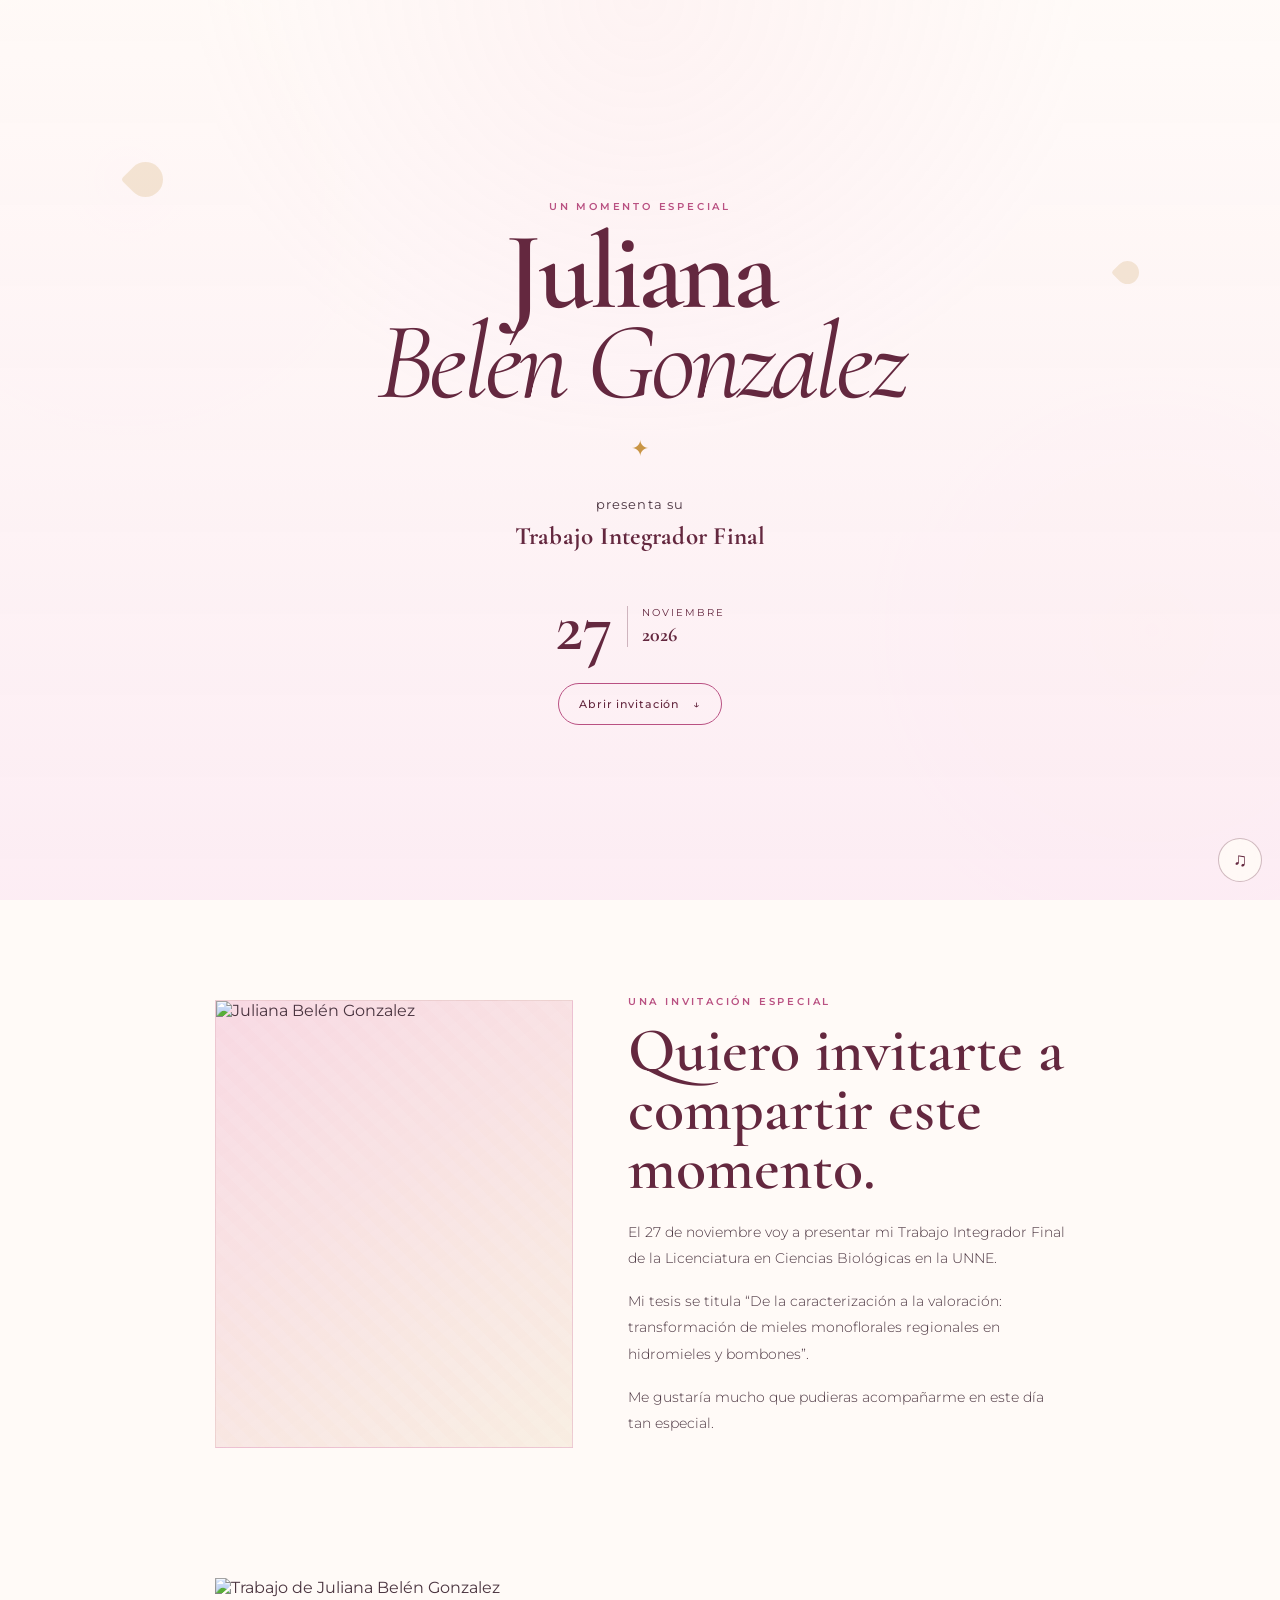
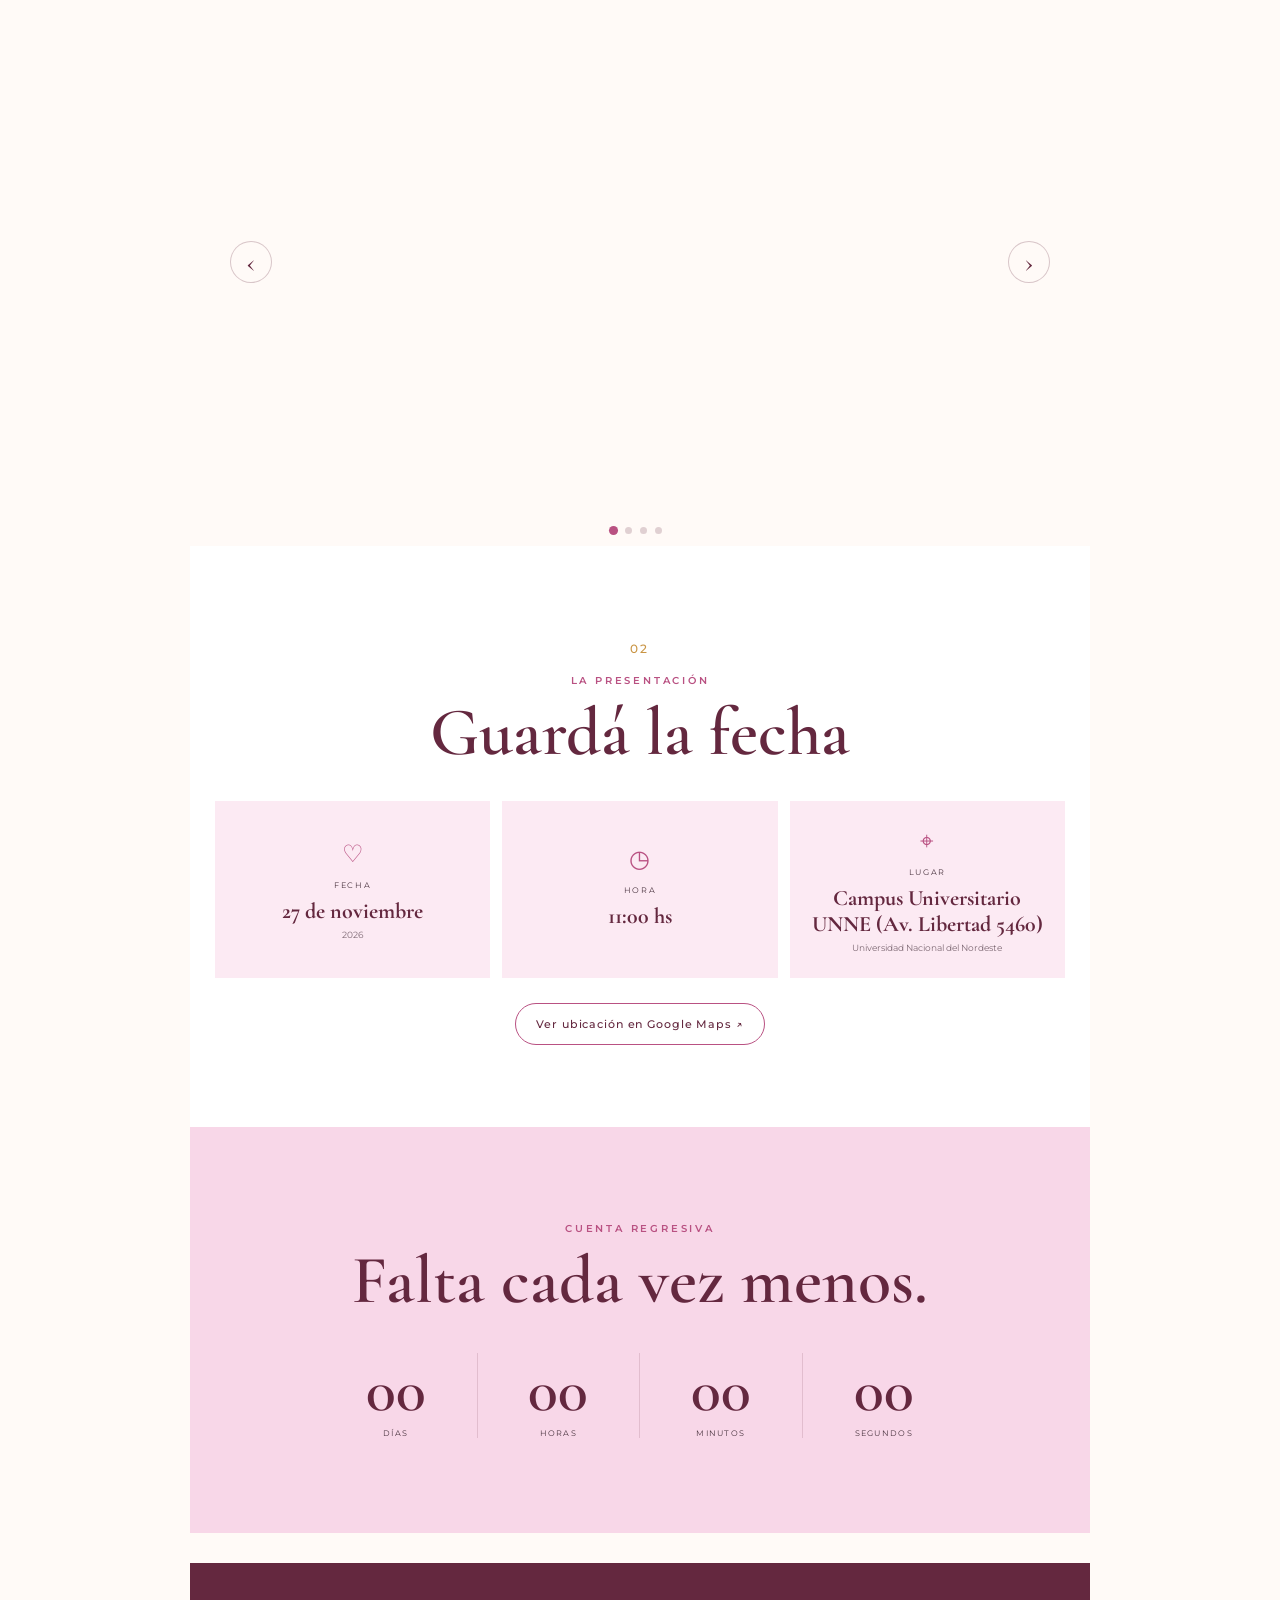
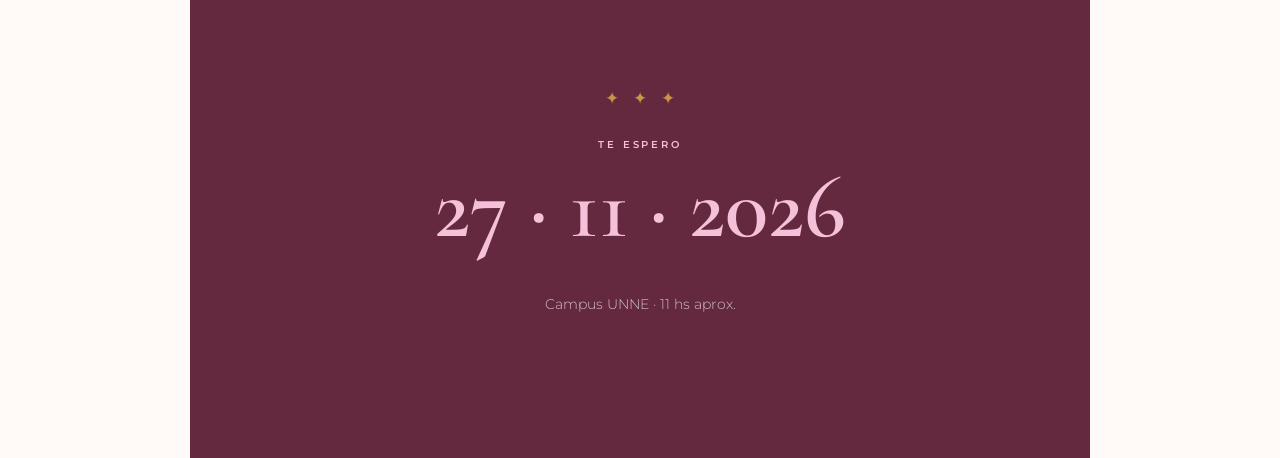
==== index.html @ ff4da1b9 "Add files via upload" ====
<!DOCTYPE html>
<html lang="es">
<head>
  <meta charset="UTF-8">
  <meta name="viewport" content="width=device-width, initial-scale=1.0">
  <meta name="theme-color" content="#f8d7e8">
  <meta name="description" content="Invitación a la presentación del Trabajo Integrador Final de Juliana Belén Gonzalez.">

  <!-- ==================== TITULO Y FAVICON ==================== -->
  <title>Juliana Belén Gonzalez — Presentación de Tesis</title>
  <link rel="icon" type="image/png" href="assets/favicon.png">

  <!-- ==================== FUENTES ==================== -->
  <link rel="preconnect" href="https://fonts.googleapis.com">
  <link rel="preconnect" href="https://fonts.gstatic.com" crossorigin>
  <link href="https://fonts.googleapis.com/css2?family=Cormorant+Garamond:wght@400;500;600;700&family=Montserrat:wght@300;400;500;600&display=swap" rel="stylesheet">

  <!-- ==================== CSS ==================== -->
  <link rel="stylesheet" href="style.css">
</head>

<body>

  <div class="petals" aria-hidden="true"></div>

  <main>

    <!-- ================================================== -->
    <!-- PORTADA / INICIO -->
    <!-- ================================================== -->

    <section class="hero" id="inicio">
      <div class="honey-drop drop-1"></div>
      <div class="honey-drop drop-2"></div>

      <p class="eyebrow">UN MOMENTO ESPECIAL</p>
      <h1>Juliana<br><span>Belén Gonzalez</span></h1>
      <div class="ornament">✦</div>
      <p class="intro">presenta su<br><strong>Trabajo Integrador Final</strong></p>

      <div class="date-card">
        <span>27</span>
        <div>
          <small>NOVIEMBRE</small>
          <b>2026</b>
        </div>
      </div>

      <button class="enter-btn" id="enterBtn">Abrir invitación <span>↓</span></button>
    </section>



    <!-- ================================================== -->
    <!-- FOTO + MENSAJE PERSONAL -->
    <!-- ================================================== -->

    <section class="personal section">

      <!-- FOTO -->
      <div class="photo-placeholder">
        <img src="assets/pruebaJuli.jpg" alt="Juliana Belén Gonzalez">
      </div>

      <!-- MENSAJE -->
      <div class="personal-copy">
        <p class="eyebrow">UNA INVITACIÓN ESPECIAL</p>

        <h2>Quiero invitarte a compartir este momento.</h2>

        <p>
          El 27 de noviembre voy a presentar mi Trabajo Integrador Final
          de la Licenciatura en Ciencias Biológicas en la UNNE.
        </p>

        <p>
          Mi tesis se titula “De la caracterización a la valoración:
          transformación de mieles monoflorales regionales en hidromieles y bombones”.
        </p>

        <p>
          Me gustaría mucho que pudieras acompañarme en este día tan especial.
        </p>
      </div>

    </section>



<!-- ==================== CARRUSEL ==================== -->

<div class="carousel">

  <div class="carousel-track">

    <div class="carousel-slide active">
      <img src="./assets/Carru1.png" alt="Trabajo de Juliana Belén Gonzalez">
    </div>

    <div class="carousel-slide">
      <img src="./assets/Carru2.png" alt="Trabajo de Juliana Belén Gonzalez">
    </div>

    <div class="carousel-slide">
      <img src="./assets/Carru3.png" alt="Trabajo de Juliana Belén Gonzalez">
    </div>

    <div class="carousel-slide">
      <img src="./assets/Carru4.png" alt="Trabajo de Juliana Belén Gonzalez">
    </div>

  </div>

  <button class="carousel-btn carousel-prev" id="carouselPrev" aria-label="Imagen anterior">
    ‹
  </button>

  <button class="carousel-btn carousel-next" id="carouselNext" aria-label="Imagen siguiente">
    ›
  </button>

  <div class="carousel-dots">

    <button class="carousel-dot active" aria-label="Ir a imagen 1"></button>

    <button class="carousel-dot" aria-label="Ir a imagen 2"></button>

    <button class="carousel-dot" aria-label="Ir a imagen 3"></button>

    <button class="carousel-dot" aria-label="Ir a imagen 4"></button>


    <br>

  </div>

</div>


    <!-- ================================================== -->
    <!-- INFORMACION DEL EVENTO / GUARDA LA FECHA -->
    <!-- ================================================== -->

    <section class="details section">
      <div class="section-number">02</div>
      <p class="eyebrow">LA PRESENTACIÓN</p>

      <h2>Guardá la fecha</h2>

      <div class="detail-grid">

        <!-- FECHA -->
        <div class="detail">
          <span class="icon">♡</span>
          <small>FECHA</small>
          <strong>27 de noviembre</strong>
          <span>2026</span>
        </div>

        <!-- HORA -->
        <div class="detail">
          <span class="icon">◷</span>
          <small>HORA</small> 
          <strong>11:00 hs</strong>
          <span> </span>
        </div>

        <!-- LUGAR -->
        <div class="detail">
          <span class="icon">⌖</span>
          <small>LUGAR</small>
          <strong>Campus Universitario UNNE (Av. Libertad 5460)</strong>
          <span>Universidad Nacional del Nordeste</span>
        </div>

      </div>

      <!-- GOOGLE MAPS -->
      <a class="map-btn" href="https://maps.app.goo.gl/6DmnyKrBDfcxt3T46" target="_blank" rel="noopener">
        Ver ubicación en Google Maps ↗
      </a>
    </section>



    <!-- ================================================== -->
    <!-- CUENTA REGRESIVA -->
    <!-- ================================================== -->

    <section class="countdown section">
      <p class="eyebrow">CUENTA REGRESIVA</p>
      <h2>Falta cada vez menos.</h2>

      <div class="timer">
        <div>
          <strong id="days">00</strong>
          <span>días</span>
        </div>

        <div>
          <strong id="hours">00</strong>
          <span>horas</span>
        </div>

        <div>
          <strong id="minutes">00</strong>
          <span>minutos</span>
        </div>

        <div>
          <strong id="seconds">00</strong>
          <span>segundos</span>
        </div>
      </div>
  
    </section>




    <!-- ================================================== -->
    <!-- CIERRE / TE ESPERO -->
    <!-- ================================================== -->

    <section class="closing section">
  
      <div class="honeycomb" aria-hidden="true">
        <span>✦</span>
        <span>✦</span>
        <span>✦</span>
      </div>

      <p class="eyebrow">TE ESPERO</p>

      <h2>27 · 11 · 2026</h2>

      <p>Campus UNNE · 11 hs aprox.</p>

    </section>

  </main>



  <!-- ================================================== -->
  <!-- BOTON DE MUSICA -->
  <!-- ================================================== -->

  <button class="music-btn" id="musicBtn" aria-label="Activar música">♫</button>



  <!-- ================================================== -->
  <!-- ARCHIVO DE MUSICA -->
  <!-- ================================================== -->

  <audio id="music" loop>
    <source src="assets/SUPER JUNIOR 슈퍼주니어 'Mr. Simple' MV.mp3" type="audio/mpeg">
  </audio>



  <!-- ================================================== -->
  <!-- JAVASCRIPT -->
  <!-- ================================================== -->

  <script src="script.js"></script>

</body>
</html>
---- style.css ----
* {
  box-sizing: border-box;
}

:root {
  --pink: #e98db5;
  --deep-pink: #b95182;
  --soft-pink: #fceaf3;
  --cream: #fffaf7;
  --wine: #64283f;
  --gold: #c99545;
  --text: #4b3540;
}

html {
  scroll-behavior: smooth;
}

body {
  margin: 0;
  background: var(--cream);
  color: var(--text);
  font-family: "Montserrat", sans-serif;
  overflow-x: hidden;
}

body::before {
  content: "";
  position: fixed;
  inset: 0;
  pointer-events: none;
  background:
    radial-gradient(circle at 10% 20%, rgba(233,141,181,.12), transparent 22%),
    radial-gradient(circle at 90% 70%, rgba(201,149,69,.09), transparent 24%);
  z-index: -2;
}

.hero {
  min-height: 100svh;
  padding: 70px 24px 45px;
  display: flex;
  flex-direction: column;
  align-items: center;
  justify-content: center;
  text-align: center;
  position: relative;
  overflow: hidden;
  background:
    linear-gradient(180deg, rgba(255,250,247,.9), rgba(252,234,243,.86)),
    radial-gradient(circle at 50% 0%, #f6b9d2 0, transparent 40%);
}

.eyebrow {
  margin: 0 0 14px;
  font-size: 10px;
  letter-spacing: .28em;
  font-weight: 600;
  color: var(--deep-pink);
}

h1, h2 {
  font-family: "Cormorant Garamond", serif;
  font-weight: 600;
  color: var(--wine);
}

h1 {
  font-size: clamp(58px, 16vw, 110px);
  line-height: .82;
  margin: 0;
  letter-spacing: -.04em;
}

h1 span {
  font-weight: 400;
  font-style: italic;
}

.ornament {
  color: var(--gold);
  margin: 28px 0 18px;
  font-size: 22px;
}

.intro {
  line-height: 1.7;
  font-size: 13px;
  letter-spacing: .08em;
}

.intro strong {
  font-family: "Cormorant Garamond", serif;
  font-size: 25px;
  letter-spacing: .01em;
  color: var(--wine);
}

.date-card {
  margin: 28px 0;
  display: flex;
  align-items: center;
  gap: 14px;
  color: var(--wine);
}

.date-card > span {
  font-family: "Cormorant Garamond", serif;
  font-size: 70px;
  line-height: .8;
  font-weight: 600;
}

.date-card div {
  border-left: 1px solid rgba(100,40,63,.3);
  padding-left: 14px;
  text-align: left;
}

.date-card small,
.date-card b {
  display: block;
}

.date-card small {
  font-size: 10px;
  letter-spacing: .2em;
}

.date-card b {
  margin-top: 4px;
  font-family: "Cormorant Garamond", serif;
  font-size: 20px;
}

.enter-btn,
.map-btn {
  border: 1px solid var(--deep-pink);
  background: transparent;
  color: var(--wine);
  padding: 13px 20px;
  border-radius: 100px;
  font: 500 11px "Montserrat", sans-serif;
  letter-spacing: .08em;
  text-decoration: none;
  cursor: pointer;
  transition: .3s;
}

.enter-btn:hover,
.map-btn:hover {
  background: var(--deep-pink);
  color: white;
}

.enter-btn span {
  margin-left: 10px;
}

.section {
  padding: 95px 25px;
  max-width: 900px;
  margin: auto;
  text-align: center;
}

.story {
  background: white;
}

.section h2 {
  margin: 0 auto 24px;
  font-size: clamp(42px, 11vw, 68px);
  line-height: .95;
}

.story p:not(.eyebrow),
.personal-copy p:not(.eyebrow),
.closing p:not(.eyebrow) {
  max-width: 610px;
  margin: 16px auto;
  font-size: 14px;
  line-height: 1.9;
  font-weight: 300;
}

.highlight {
  color: var(--deep-pink);
  font-family: "Cormorant Garamond", serif;
  font-size: 22px !important;
  line-height: 1.35 !important;
}

.thesis {
  position: relative;
  background: var(--soft-pink);
}

.section-number {
  color: var(--gold);
  font: 500 12px "Montserrat", sans-serif;
  letter-spacing: .2em;
  margin-bottom: 18px;
}


/* ==================== CARRUSEL ==================== */

.carousel {
  width: 100%;
  max-width: 850px;
  margin: 30px auto 0;
  position: relative;
  overflow: hidden;
}

.carousel-track {
  width: 100%;
  aspect-ratio: 16 / 10;
  position: relative;
}

.carousel-slide {
  width: 100%;
  height: 100%;
  display: none;
  align-items: center;
  justify-content: center;
}

.carousel-slide.active {
  display: flex;
}

.carousel-slide img {
  width: 100%;
  height: 100%;
  display: block;
  object-fit: contain;
}

.carousel-btn {
  position: absolute;
  top: 50%;
  transform: translateY(-50%);
  width: 42px;
  height: 42px;
  border: 1px solid rgba(100,40,63,.25);
  border-radius: 50%;
  background: rgba(255,250,247,.85);
  color: var(--wine);
  font-family: "Cormorant Garamond", serif;
  font-size: 32px;
  line-height: 1;
  cursor: pointer;
  z-index: 2;
  transition: .3s;
}

.carousel-btn:hover {
  background: var(--deep-pink);
  color: white;
}

.carousel-prev {
  left: 15px;
}

.carousel-next {
  right: 15px;
}

.carousel-dots {
  display: flex;
  justify-content: center;
  gap: 8px;
  margin-top: 18px;
}

.carousel-dot {
  width: 7px;
  height: 7px;
  padding: 0;
  border: 0;
  border-radius: 50%;
  background: rgba(100,40,63,.2);
  cursor: pointer;
  transition: .3s;
}

.carousel-dot.active {
  background: var(--deep-pink);
  transform: scale(1.3);
}


/* ==================== TESIS ==================== */

.line {
  width: 55px;
  height: 1px;
  background: var(--gold);
  margin: 25px auto;
}

.thesis-title {
  font-family: "Cormorant Garamond", serif;
  font-size: 24px;
  line-height: 1.35;
  max-width: 650px;
  margin: auto;
  color: var(--wine);
}

.tags {
  margin-top: 28px;
  display: flex;
  justify-content: center;
  gap: 9px;
  flex-wrap: wrap;
}

.tags span {
  border: 1px solid rgba(185,81,130,.25);
  border-radius: 100px;
  padding: 8px 12px;
  font-size: 9px;
  letter-spacing: .08em;
  text-transform: uppercase;
}


/* ==================== INFORMACION DEL EVENTO ==================== */

.details {
  background: white;
}

.detail-grid {
  display: grid;
  grid-template-columns: repeat(3, 1fr);
  gap: 12px;
  margin: 35px 0;
}

.detail {
  padding: 25px 12px;
  background: var(--soft-pink);
  min-height: 170px;
  display: flex;
  flex-direction: column;
  justify-content: center;
}

.detail .icon {
  font-size: 24px;
  color: var(--deep-pink);
  margin-bottom: 12px;
}

.detail small {
  font-size: 8px;
  letter-spacing: .2em;
  margin-bottom: 8px;
}

.detail strong {
  font-family: "Cormorant Garamond", serif;
  font-size: 22px;
  color: var(--wine);
}

.detail > span:last-child {
  font-size: 9px;
  margin-top: 5px;
  opacity: .7;
}


/* ==================== CUENTA REGRESIVA ==================== */

.countdown {
  background: #f8d7e8;
}

.timer {
  display: grid;
  grid-template-columns: repeat(4, 1fr);
  max-width: 650px;
  margin: 40px auto 0;
}

.timer div {
  border-right: 1px solid rgba(100,40,63,.15);
}

.timer div:last-child {
  border: 0;
}

.timer strong {
  display: block;
  font: 600 clamp(35px, 9vw, 62px) "Cormorant Garamond", serif;
  color: var(--wine);
}

.timer span {
  display: block;
  font-size: 8px;
  text-transform: uppercase;
  letter-spacing: .16em;
}


/* ==================== FOTO + MENSAJE ==================== */

.personal {
  display: grid;
  grid-template-columns: .9fr 1.1fr;
  gap: 55px;
  align-items: center;
  text-align: left;
}

.photo-placeholder {
  aspect-ratio: 4 / 5;
  overflow: hidden;
  background:
    linear-gradient(145deg, rgba(233,141,181,.3), rgba(201,149,69,.12)),
    repeating-linear-gradient(45deg, rgba(255,255,255,.35) 0 10px, transparent 10px 20px);
  border: 1px solid rgba(185,81,130,.18);
  display: flex;
  align-items: center;
  justify-content: center;
}

.photo-placeholder img {
  width: 100%;
  height: 100%;
  display: block;
  object-fit: cover;
}

.personal-copy .eyebrow {
  text-align: left;
}

.personal-copy h2 {
  font-size: clamp(40px, 8vw, 62px);
  margin: 0 0 20px;
}

.personal-copy p:not(.eyebrow) {
  margin-left: 0;
}

.signature {
  font: italic 24px "Cormorant Garamond", serif !important;
  color: var(--deep-pink);
}


/* ==================== CIERRE ==================== */

.closing {
  min-height: 55vh;
  margin-top: 30px;
  display: flex;
  flex-direction: column;
  justify-content: center;
  background: var(--wine);
  color: white;
}

.closing .eyebrow,
.closing h2 {
  color: #f5c1d8;
}

.closing h2 {
  font-size: clamp(55px, 13vw, 90px);
}

.closing p {
  color: rgba(255,255,255,.7);
}

.honeycomb {
  display: flex;
  justify-content: center;
  gap: 14px;
  margin-bottom: 30px;
}

.honeycomb span {
  color: var(--gold);
  font-size: 17px;
}


/* ==================== BOTON DE MUSICA ==================== */

.music-btn {
  position: fixed;
  bottom: 18px;
  right: 18px;
  z-index: 10;
  width: 44px;
  height: 44px;
  border: 1px solid rgba(100,40,63,.3);
  border-radius: 50%;
  background: rgba(255,250,247,.9);
  color: var(--wine);
  font-size: 19px;
  cursor: pointer;
  backdrop-filter: blur(8px);
}


/* ==================== DETALLES DECORATIVOS ==================== */

.honey-drop {
  position: absolute;
  border-radius: 50% 50% 50% 10%;
  background: rgba(201,149,69,.2);
  transform: rotate(45deg);
}

.drop-1 {
  width: 35px;
  height: 35px;
  top: 18%;
  left: 10%;
}

.drop-2 {
  width: 23px;
  height: 23px;
  top: 29%;
  right: 11%;
}


/* ==================== VERSION MOVIL ==================== */

@media (max-width: 650px) {

  .detail-grid {
    grid-template-columns: 1fr;
  }

  .detail {
    min-height: 125px;
  }

  .personal {
    grid-template-columns: 1fr;
    gap: 35px;
    text-align: center;
  }

  .personal-copy .eyebrow {
    text-align: center;
  }

  .personal-copy p:not(.eyebrow) {
    margin-left: auto;
  }

  .photo-placeholder {
    max-width: 330px;
    width: 100%;
    margin: auto;
  }

  .carousel {
    max-width: 100%;
  }

  .carousel-track {
    aspect-ratio: 16 / 10;
  }

  .carousel-btn {
    width: 36px;
    height: 36px;
    font-size: 27px;
  }

  .carousel-prev {
    left: 8px;
  }

  .carousel-next {
    right: 8px;
  }
}
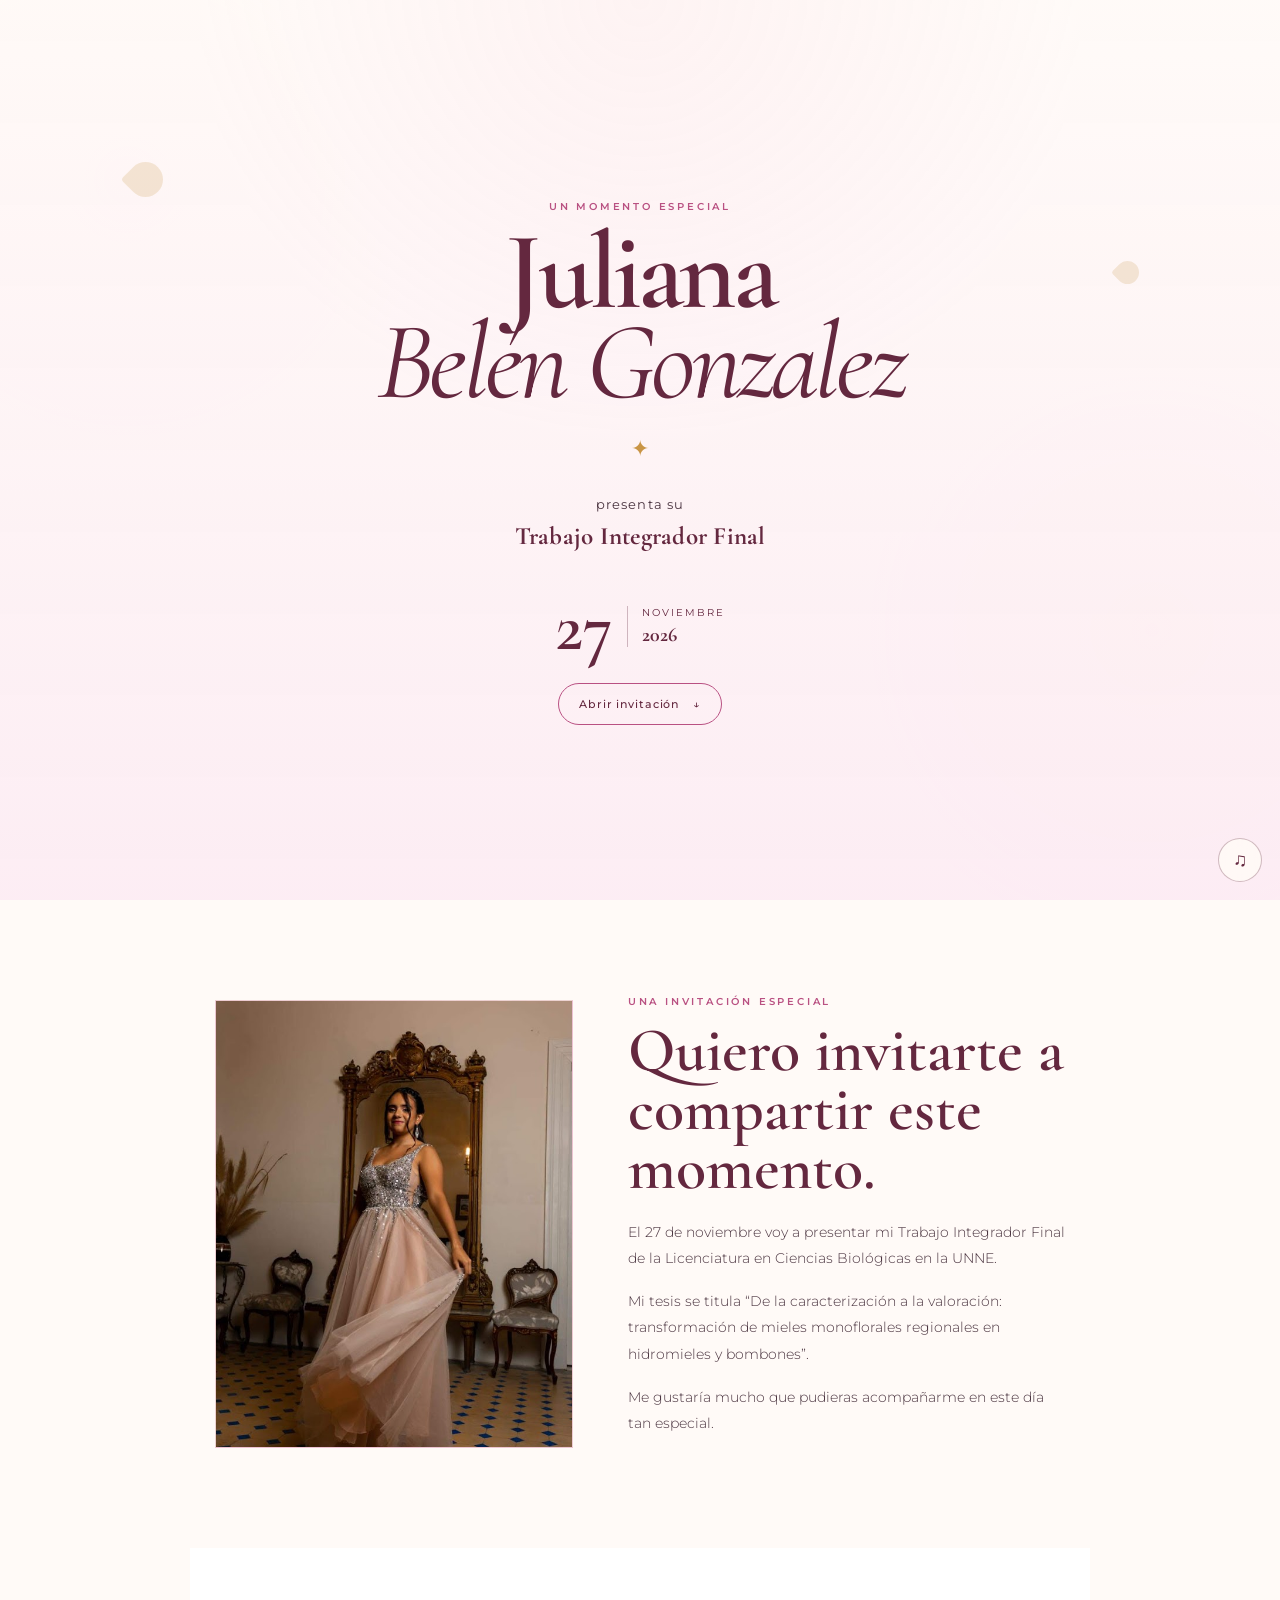
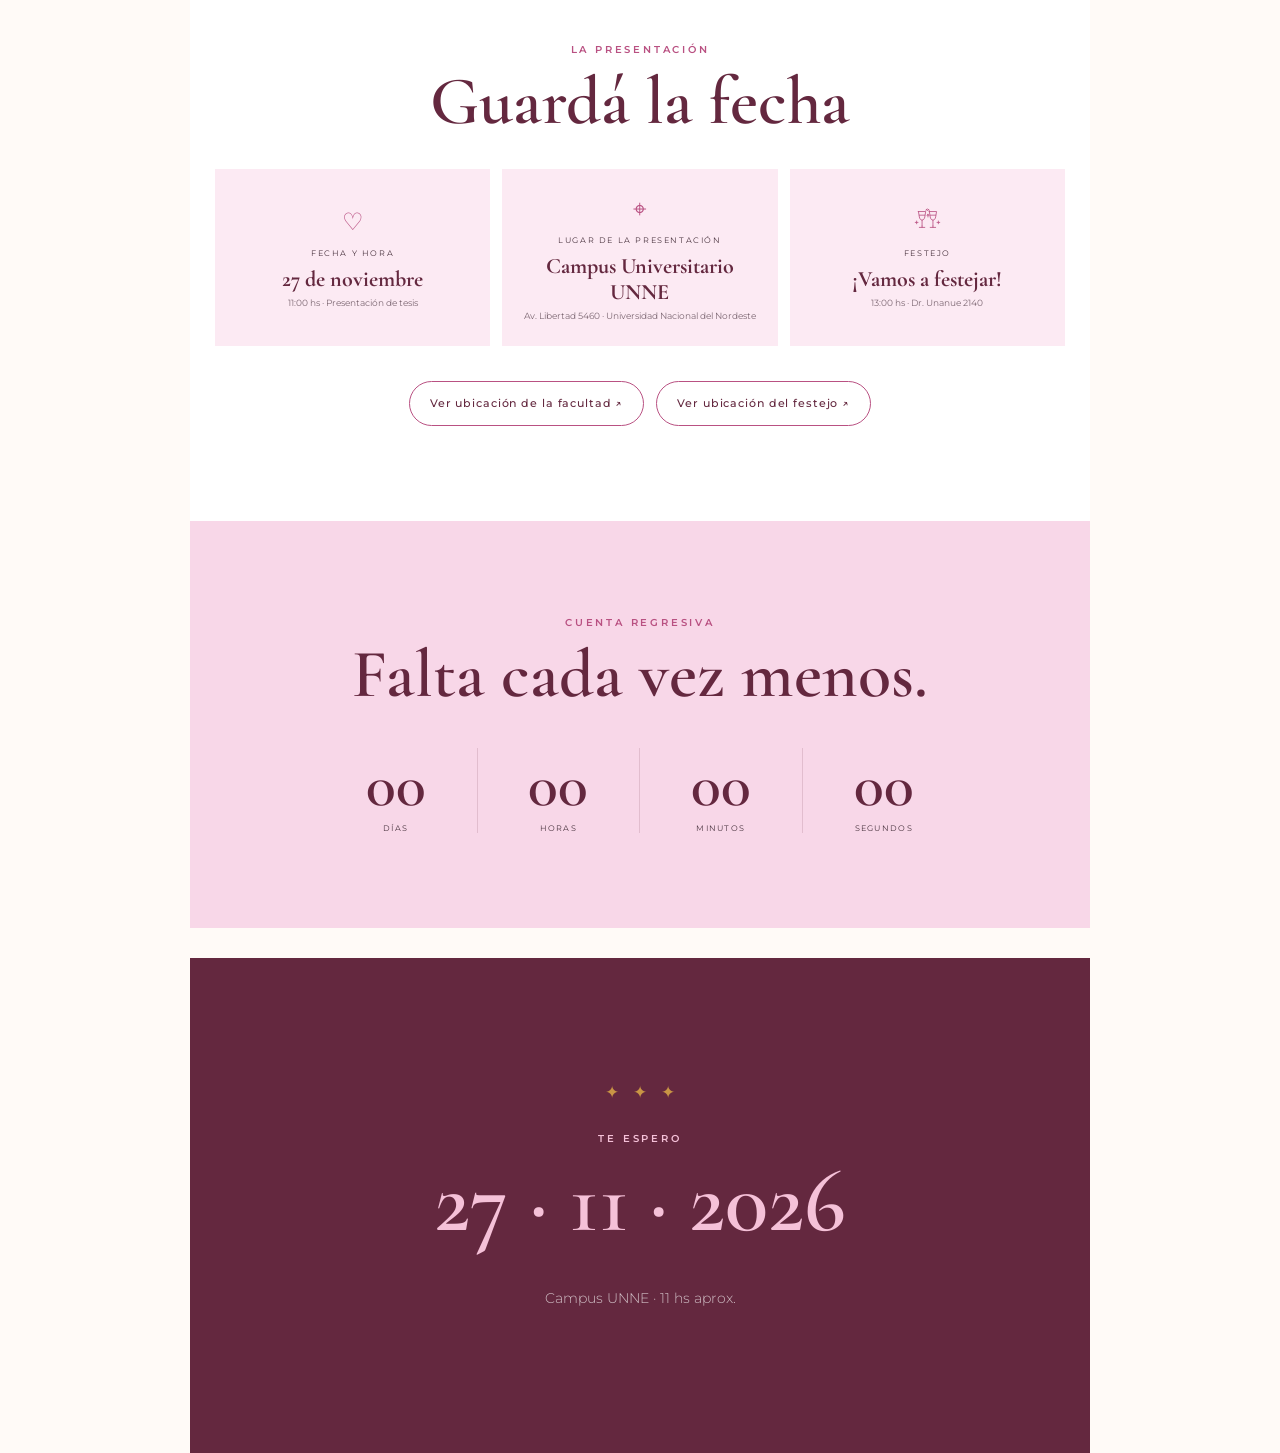
==== commit 6a9537b0: "Add files via upload" ====
--- a/index.html
+++ b/index.html
@@ -1,3 +1,4 @@
+
 <!DOCTYPE html>
 <html lang="es">
 <head>
@@ -5,6 +6,17 @@
   <meta name="viewport" content="width=device-width, initial-scale=1.0">
   <meta name="theme-color" content="#f8d7e8">
   <meta name="description" content="Invitación a la presentación del Trabajo Integrador Final de Juliana Belén Gonzalez.">
+  <!-- ==================== VISTA PREVIA PARA WHATSAPP ==================== -->
+<meta property="og:type" content="website">
+<meta property="og:title" content="Juliana Belén Gonzalez | Presentación de Tesis">
+<meta property="og:description" content="Acompañá a Juli en este momento tan especial. 27 de noviembre de 2026 · UNNE.">
+<meta property="og:url" content="https://emmanueltourn.github.io/InvitationJu/">
+<meta property="og:image" content="https://emmanueltourn.github.io/InvitationJu/assets/pruebaJuli.jpg">
+<meta property="og:image:alt" content="Juliana Belén Gonzalez">
+<meta property="og:locale" content="es_AR">
+<meta name="twitter:card" content="summary_large_image">
+
+
 
   <!-- ==================== TITULO Y FAVICON ==================== -->
   <title>Juliana Belén Gonzalez — Presentación de Tesis</title>
@@ -46,9 +58,10 @@
         </div>
       </div>
 
-      <button class="enter-btn" id="enterBtn">Abrir invitación <span>↓</span></button>
-    </section>
-
+      <button class="enter-btn" id="enterBtn">
+        Abrir invitación <span>↓</span>
+      </button>
+    </section>
 
 
     <!-- ================================================== -->
@@ -86,101 +99,96 @@
     </section>
 
 
-
-<!-- ==================== CARRUSEL ==================== -->
-
-<div class="carousel">
-
-  <div class="carousel-track">
-
-    <div class="carousel-slide active">
-      <img src="./assets/Carru1.png" alt="Trabajo de Juliana Belén Gonzalez">
-    </div>
-
-    <div class="carousel-slide">
-      <img src="./assets/Carru2.png" alt="Trabajo de Juliana Belén Gonzalez">
-    </div>
-
-    <div class="carousel-slide">
-      <img src="./assets/Carru3.png" alt="Trabajo de Juliana Belén Gonzalez">
-    </div>
-
-    <div class="carousel-slide">
-      <img src="./assets/Carru4.png" alt="Trabajo de Juliana Belén Gonzalez">
-    </div>
-
-  </div>
-
-  <button class="carousel-btn carousel-prev" id="carouselPrev" aria-label="Imagen anterior">
-    ‹
-  </button>
-
-  <button class="carousel-btn carousel-next" id="carouselNext" aria-label="Imagen siguiente">
-    ›
-  </button>
-
-  <div class="carousel-dots">
-
-    <button class="carousel-dot active" aria-label="Ir a imagen 1"></button>
-
-    <button class="carousel-dot" aria-label="Ir a imagen 2"></button>
-
-    <button class="carousel-dot" aria-label="Ir a imagen 3"></button>
-
-    <button class="carousel-dot" aria-label="Ir a imagen 4"></button>
-
-
-    <br>
-
-  </div>
-
-</div>
-
-
     <!-- ================================================== -->
     <!-- INFORMACION DEL EVENTO / GUARDA LA FECHA -->
     <!-- ================================================== -->
 
     <section class="details section">
-      <div class="section-number">02</div>
       <p class="eyebrow">LA PRESENTACIÓN</p>
 
       <h2>Guardá la fecha</h2>
 
       <div class="detail-grid">
 
-        <!-- FECHA -->
+        <!-- FECHA Y HORA -->
         <div class="detail">
-          <span class="icon">♡</span>
-          <small>FECHA</small>
+          <span class="icon" aria-hidden="true">♡</span>
+          <small>FECHA Y HORA</small>
           <strong>27 de noviembre</strong>
-          <span>2026</span>
-        </div>
-
-        <!-- HORA -->
+          <span>11:00 hs · Presentación de tesis</span>
+        </div>
+
+        <!-- LUGAR DE LA PRESENTACION -->
         <div class="detail">
-          <span class="icon">◷</span>
-          <small>HORA</small> 
-          <strong>11:00 hs</strong>
-          <span> </span>
-        </div>
-
-        <!-- LUGAR -->
+          <span class="icon" aria-hidden="true">⌖</span>
+          <small>LUGAR DE LA PRESENTACIÓN</small>
+          <strong>Campus Universitario UNNE</strong>
+          <span>Av. Libertad 5460 · Universidad Nacional del Nordeste</span>
+        </div>
+
+        <!-- FESTEJO -->
         <div class="detail">
-          <span class="icon">⌖</span>
-          <small>LUGAR</small>
-          <strong>Campus Universitario UNNE (Av. Libertad 5460)</strong>
-          <span>Universidad Nacional del Nordeste</span>
-        </div>
-
-      </div>
-
-      <!-- GOOGLE MAPS -->
-      <a class="map-btn" href="https://maps.app.goo.gl/6DmnyKrBDfcxt3T46" target="_blank" rel="noopener">
-        Ver ubicación en Google Maps ↗
-      </a>
-    </section>
-
+          <span class="icon icon-svg" aria-hidden="true">
+            <svg
+              xmlns="http://www.w3.org/2000/svg"
+              viewBox="0 0 64 64"
+              fill="none"
+              stroke="currentColor"
+              stroke-width="1.8"
+              stroke-linecap="round"
+              stroke-linejoin="round"
+            >
+              <!-- Copa izquierda -->
+              <path d="M12 10h16l-2 12c-.6 4-3 7-6 7s-5.4-3-6-7L12 10Z"/>
+              <path d="M14 18h12"/>
+              <path d="M20 29v13M14 45h12M20 42v3"/>
+
+              <!-- Copa derecha -->
+              <path d="M36 10h16l-2 12c-.6 4-3 7-6 7s-5.4-3-6-7l-2-12Z"/>
+              <path d="M38 18h12"/>
+              <path d="M44 29v13M38 45h12M44 42v3"/>
+
+              <!-- Destellos -->
+              <path d="M28 8l4-4 4 4"/>
+              <path d="M29 5l3 3 3-3"/>
+              <path d="M8 31v6M5 34h6"/>
+              <path d="M56 31v6M53 34h6"/>
+              <path d="M31 19l2-3 2 3M33 16v6"/>
+            </svg>
+          </span>
+          <small>FESTEJO</small>
+          <strong>¡Vamos a festejar!</strong>
+          <span>13:00 hs · Dr. Unanue 2140</span>
+        </div>
+
+      </div>
+
+      <!-- ==================== BOTONES DE UBICACION ==================== -->
+
+      <div class="map-buttons">
+
+        <!-- UBICACION DE LA FACULTAD -->
+        <a
+          class="map-btn"
+          href="https://maps.app.goo.gl/6DmnyKrBDfcxt3T46"
+          target="_blank"
+          rel="noopener noreferrer"
+        >
+          Ver ubicación de la facultad ↗
+        </a>
+
+        <!-- UBICACION DEL FESTEJO -->
+        <a
+  class="map-btn"
+  href="https://www.google.com/maps/search/?api=1&query=Doctor+H.+Unanue+2140%2C+Corrientes"
+  target="_blank"
+  rel="noopener noreferrer"
+>
+  Ver ubicación del festejo ↗
+</a>
+
+      </div>
+    </section>
 
 
     <!-- ================================================== -->
@@ -212,10 +220,7 @@
           <span>segundos</span>
         </div>
       </div>
-  
-    </section>
-
-
+    </section>
 
 
     <!-- ================================================== -->
@@ -223,7 +228,7 @@
     <!-- ================================================== -->
 
     <section class="closing section">
-  
+
       <div class="honeycomb" aria-hidden="true">
         <span>✦</span>
         <span>✦</span>
@@ -241,13 +246,11 @@
   </main>
 
 
-
   <!-- ================================================== -->
   <!-- BOTON DE MUSICA -->
   <!-- ================================================== -->
 
   <button class="music-btn" id="musicBtn" aria-label="Activar música">♫</button>
-
 
 
   <!-- ================================================== -->
@@ -259,7 +262,6 @@
   </audio>
 
 
-
   <!-- ================================================== -->
   <!-- JAVASCRIPT -->
   <!-- ================================================== -->
@@ -267,4 +269,4 @@
   <script src="script.js"></script>
 
 </body>
-</html>+</html>
--- a/style.css
+++ b/style.css
@@ -593,4 +593,107 @@
   .carousel-next {
     right: 8px;
   }
-}+}
+
+/* ==================== BRILLOS DE LA INVITACION ==================== */
+
+.sparkle-container {
+  position: fixed;
+  inset: 0;
+  pointer-events: none;
+  overflow: hidden;
+  z-index: 9999;
+}
+
+.sparkle {
+  position: absolute;
+  top: -30px;
+  color: #e98db5;
+  font-size: 20px;
+  opacity: 0;
+  animation: sparkle-fall 2.8s ease-out forwards;
+  text-shadow: 0 0 8px rgba(233,141,181,.8);
+}
+
+.sparkle.gold {
+  color: #c99545;
+  text-shadow: 0 0 10px rgba(201,149,69,.8);
+}
+
+.sparkle.white {
+  color: #fffaf7;
+  text-shadow: 0 0 10px rgba(255,255,255,.9);
+}
+
+@keyframes sparkle-fall {
+  0% {
+    opacity: 0;
+    transform: translateY(-20px) rotate(0deg) scale(.4);
+  }
+
+  15% {
+    opacity: 1;
+    transform: translateY(10vh) rotate(45deg) scale(1);
+  }
+
+  75% {
+    opacity: .9;
+  }
+
+  100% {
+    opacity: 0;
+    transform: translateY(105vh) rotate(220deg) scale(.2);
+  }
+}
+
+@media (prefers-reduced-motion: reduce) {
+  .sparkle {
+    animation-duration: 1.5s;
+  }
+}
+
+
+/* ==================== BOTONES DE UBICACION ==================== */
+
+.map-buttons {
+  display: flex;
+  justify-content: center;
+  align-items: center;
+  flex-wrap: wrap;
+  gap: 12px;
+  margin-top: 30px;
+}
+
+.map-buttons .map-btn {
+  display: inline-flex;
+  align-items: center;
+  justify-content: center;
+  text-align: center;
+  line-height: 1.5;
+}
+
+.detail .icon-svg {
+  display: flex;
+  justify-content: center;
+  align-items: center;
+  min-height: 29px;
+}
+
+.detail .icon-svg svg {
+  display: block;
+  width: 29px;
+  height: 29px;
+}
+
+@media (max-width: 650px) {
+  .map-buttons {
+    flex-direction: column;
+    gap: 12px;
+  }
+
+  .map-buttons .map-btn {
+    width: 100%;
+    max-width: 300px;
+  }
+}
+
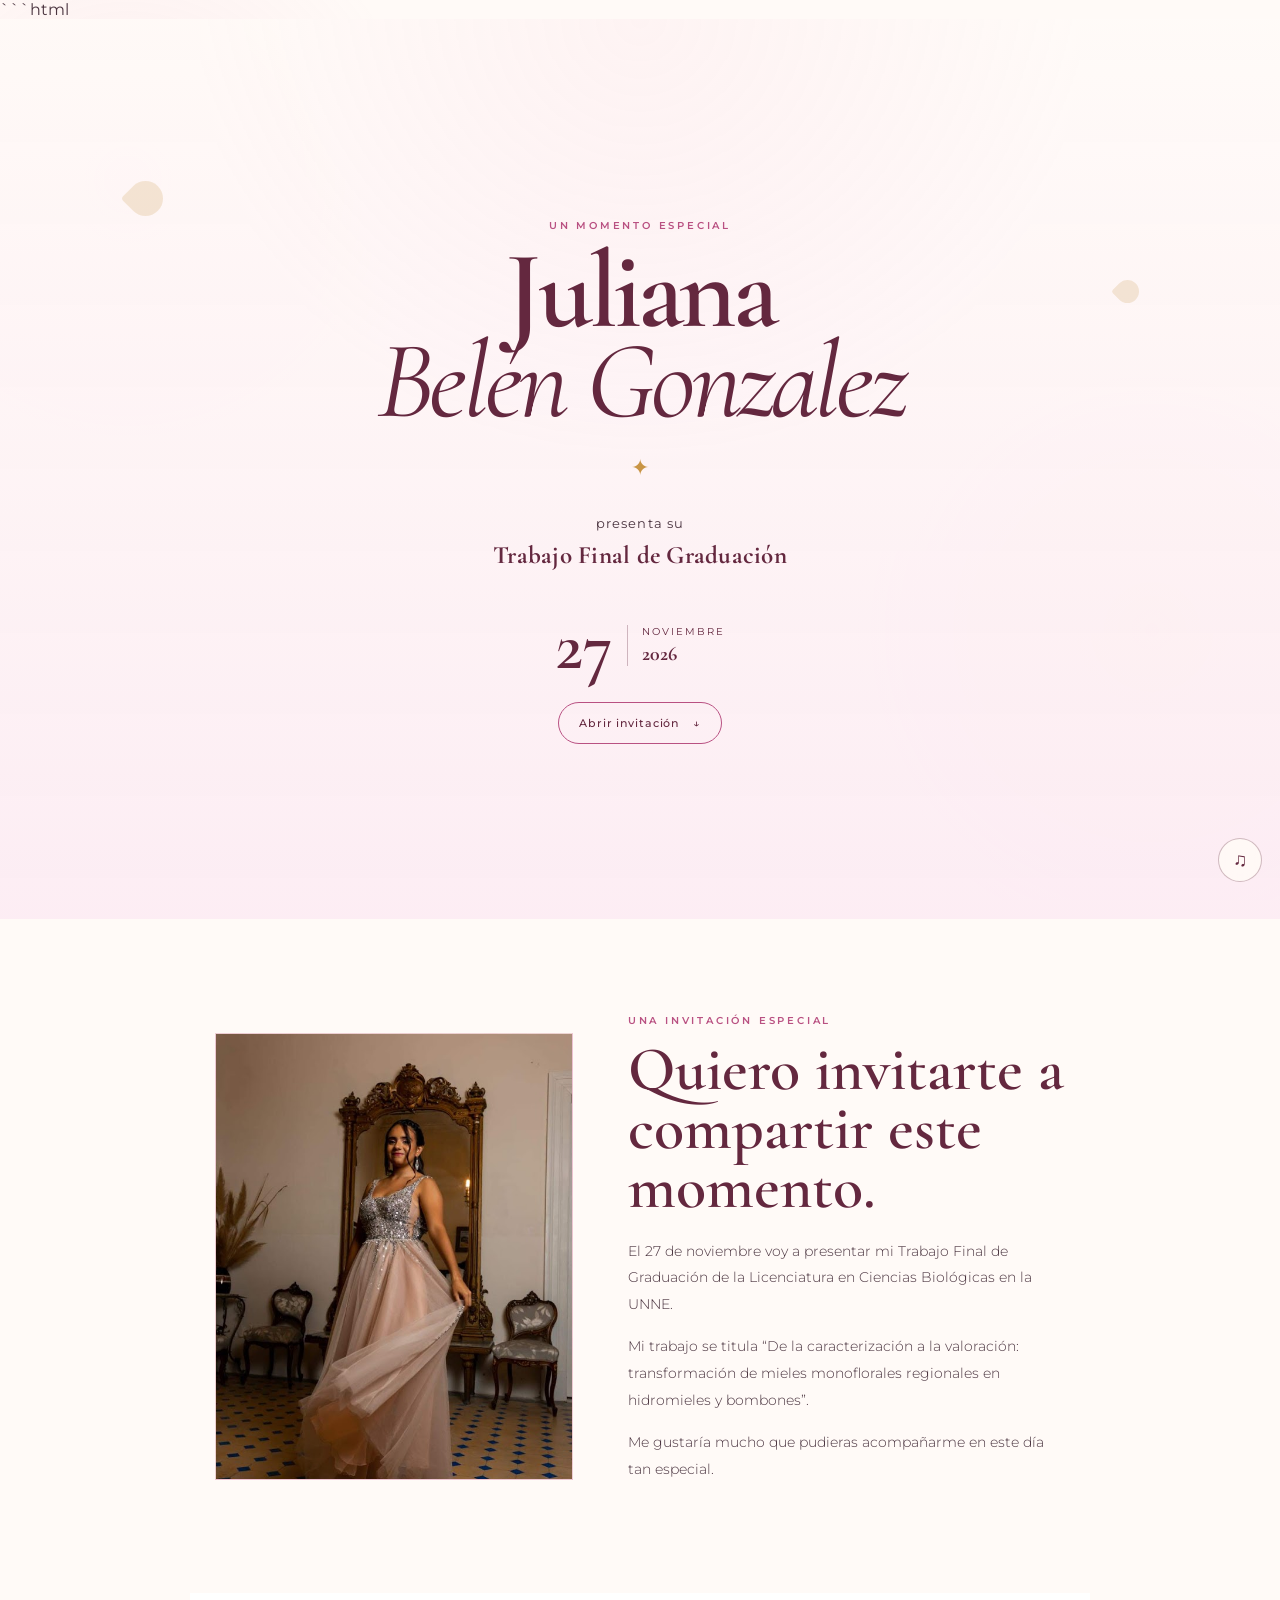
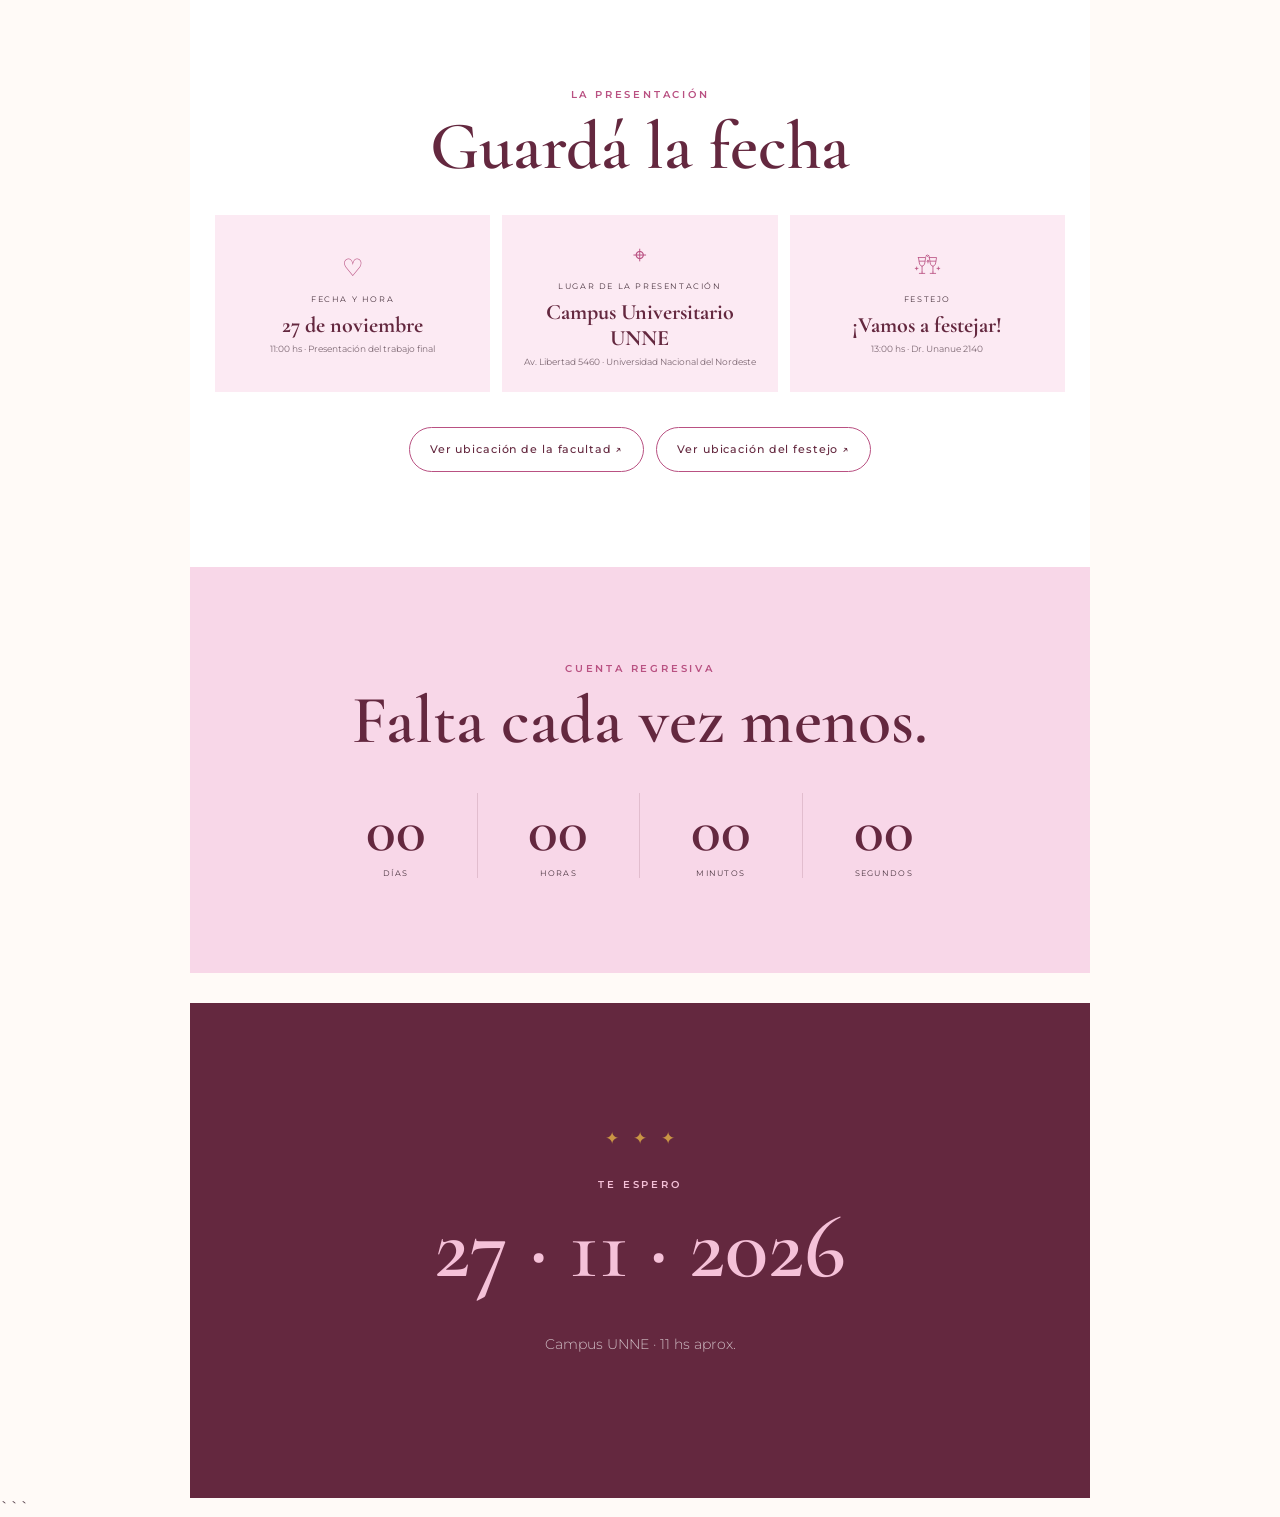
==== commit 7676a3dd: "Add files via upload" ====
--- a/index.html
+++ b/index.html
@@ -1,25 +1,24 @@
-
+```html
 <!DOCTYPE html>
 <html lang="es">
 <head>
   <meta charset="UTF-8">
   <meta name="viewport" content="width=device-width, initial-scale=1.0">
   <meta name="theme-color" content="#f8d7e8">
-  <meta name="description" content="Invitación a la presentación del Trabajo Integrador Final de Juliana Belén Gonzalez.">
+  <meta name="description" content="Invitación a la presentación del Trabajo Final de Graduación de Juliana Belén Gonzalez.">
+
   <!-- ==================== VISTA PREVIA PARA WHATSAPP ==================== -->
-<meta property="og:type" content="website">
-<meta property="og:title" content="Juliana Belén Gonzalez | Presentación de Tesis">
-<meta property="og:description" content="Acompañá a Juli en este momento tan especial. 27 de noviembre de 2026 · UNNE.">
-<meta property="og:url" content="https://emmanueltourn.github.io/InvitationJu/">
-<meta property="og:image" content="https://emmanueltourn.github.io/InvitationJu/assets/pruebaJuli.jpg">
-<meta property="og:image:alt" content="Juliana Belén Gonzalez">
-<meta property="og:locale" content="es_AR">
-<meta name="twitter:card" content="summary_large_image">
-
-
+  <meta property="og:type" content="website">
+  <meta property="og:title" content="Juliana Belén Gonzalez | Trabajo Final de Graduación">
+  <meta property="og:description" content="Acompañá a Juli en la presentación de su Trabajo Final de Graduación. 27 de noviembre de 2026 · UNNE.">
+  <meta property="og:url" content="https://emmanueltourn.github.io/InvitationJu/">
+  <meta property="og:image" content="https://emmanueltourn.github.io/InvitationJu/assets/vista-previa.png">
+<meta property="og:image:alt" content="Invitación a la presentación del Trabajo Final de Graduación de Juliana Belén Gonzalez">
+  <meta property="og:locale" content="es_AR">
+  <meta name="twitter:card" content="summary_large_image">
 
   <!-- ==================== TITULO Y FAVICON ==================== -->
-  <title>Juliana Belén Gonzalez — Presentación de Tesis</title>
+  <title>Juliana Belén Gonzalez — Trabajo Final de Graduación</title>
   <link rel="icon" type="image/png" href="assets/favicon.png">
 
   <!-- ==================== FUENTES ==================== -->
@@ -48,7 +47,7 @@
       <p class="eyebrow">UN MOMENTO ESPECIAL</p>
       <h1>Juliana<br><span>Belén Gonzalez</span></h1>
       <div class="ornament">✦</div>
-      <p class="intro">presenta su<br><strong>Trabajo Integrador Final</strong></p>
+      <p class="intro">presenta su<br><strong>Trabajo Final de Graduación</strong></p>
 
       <div class="date-card">
         <span>27</span>
@@ -82,12 +81,12 @@
         <h2>Quiero invitarte a compartir este momento.</h2>
 
         <p>
-          El 27 de noviembre voy a presentar mi Trabajo Integrador Final
+          El 27 de noviembre voy a presentar mi Trabajo Final de Graduación
           de la Licenciatura en Ciencias Biológicas en la UNNE.
         </p>
 
         <p>
-          Mi tesis se titula “De la caracterización a la valoración:
+          Mi trabajo se titula “De la caracterización a la valoración:
           transformación de mieles monoflorales regionales en hidromieles y bombones”.
         </p>
 
@@ -115,7 +114,7 @@
           <span class="icon" aria-hidden="true">♡</span>
           <small>FECHA Y HORA</small>
           <strong>27 de noviembre</strong>
-          <span>11:00 hs · Presentación de tesis</span>
+          <span>11:00 hs · Presentación del trabajo final</span>
         </div>
 
         <!-- LUGAR DE LA PRESENTACION -->
@@ -179,13 +178,13 @@
 
         <!-- UBICACION DEL FESTEJO -->
         <a
-  class="map-btn"
-  href="https://www.google.com/maps/search/?api=1&query=Doctor+H.+Unanue+2140%2C+Corrientes"
-  target="_blank"
-  rel="noopener noreferrer"
->
-  Ver ubicación del festejo ↗
-</a>
+          class="map-btn"
+          href="https://www.google.com/maps/search/?api=1&query=Doctor+H.+Unanue+2140%2C+Corrientes"
+          target="_blank"
+          rel="noopener noreferrer"
+        >
+          Ver ubicación del festejo ↗
+        </a>
 
       </div>
     </section>
@@ -270,3 +269,4 @@
 
 </body>
 </html>
+```
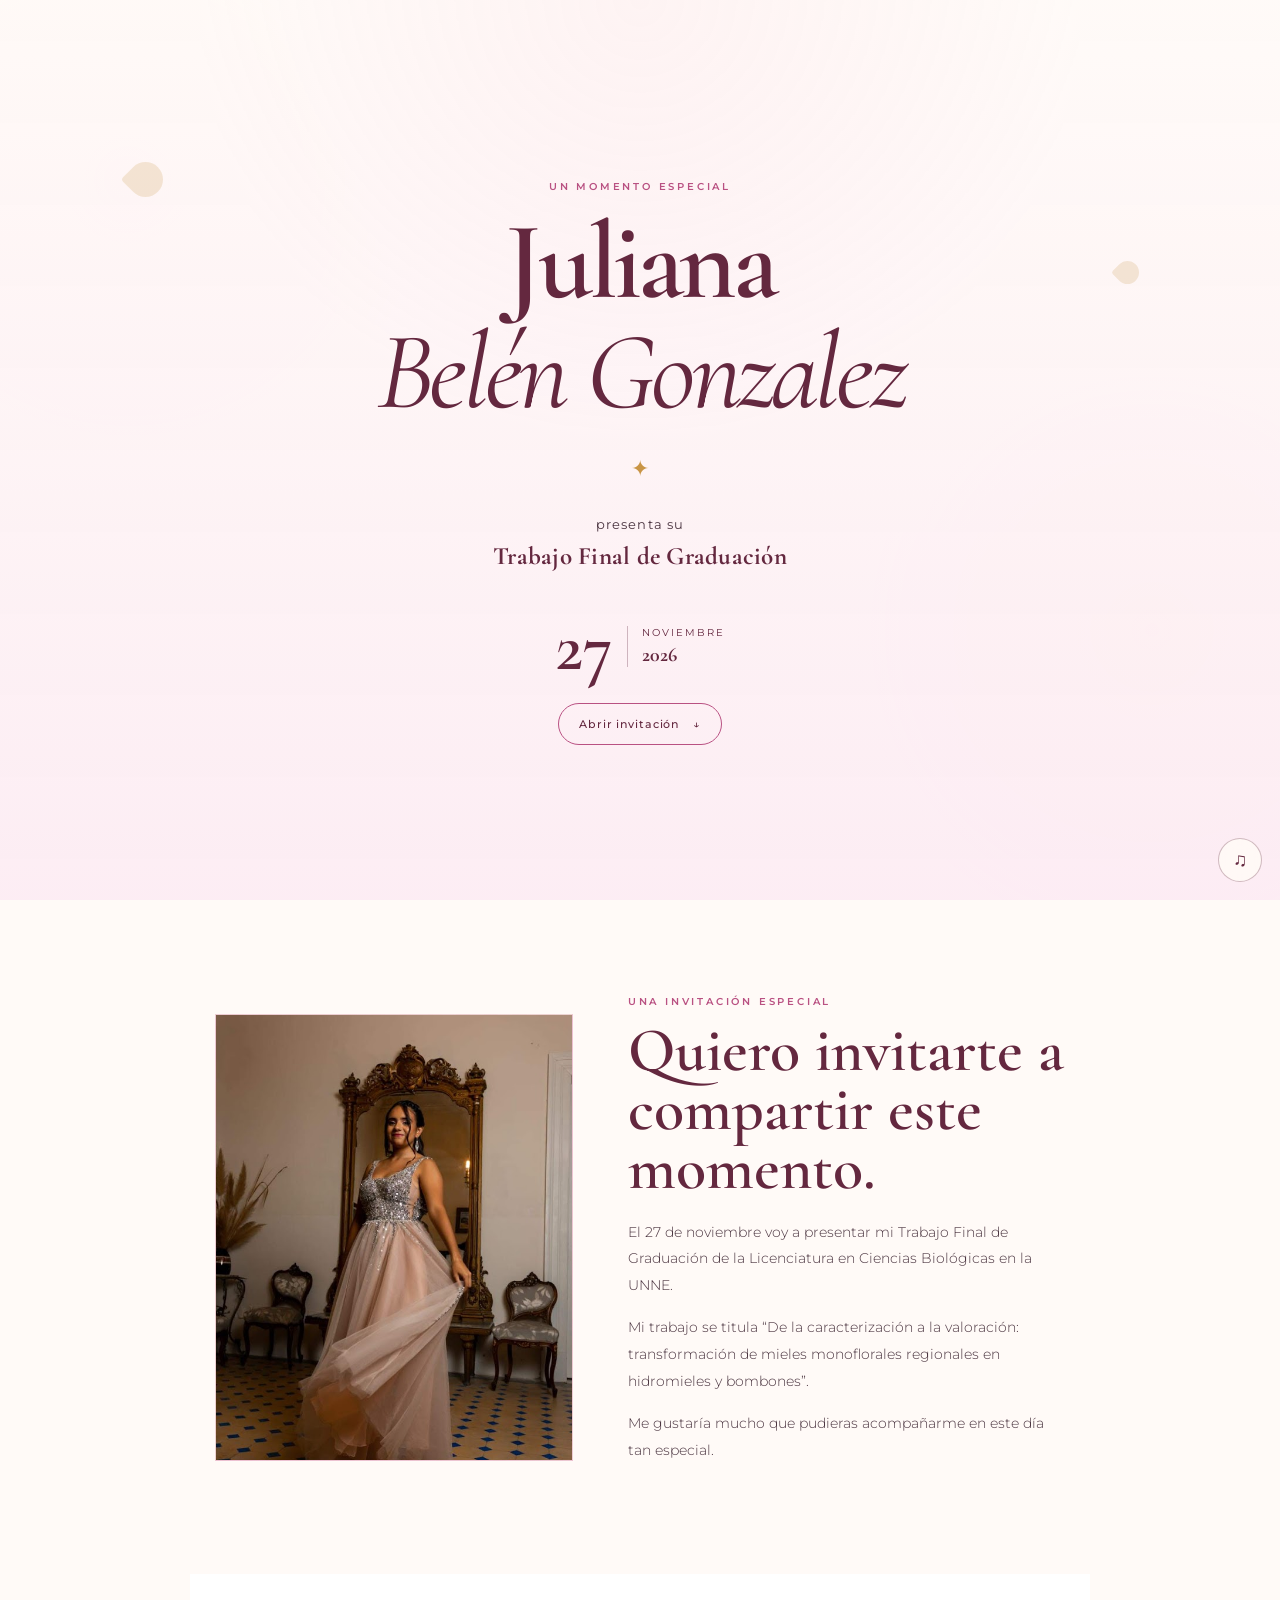
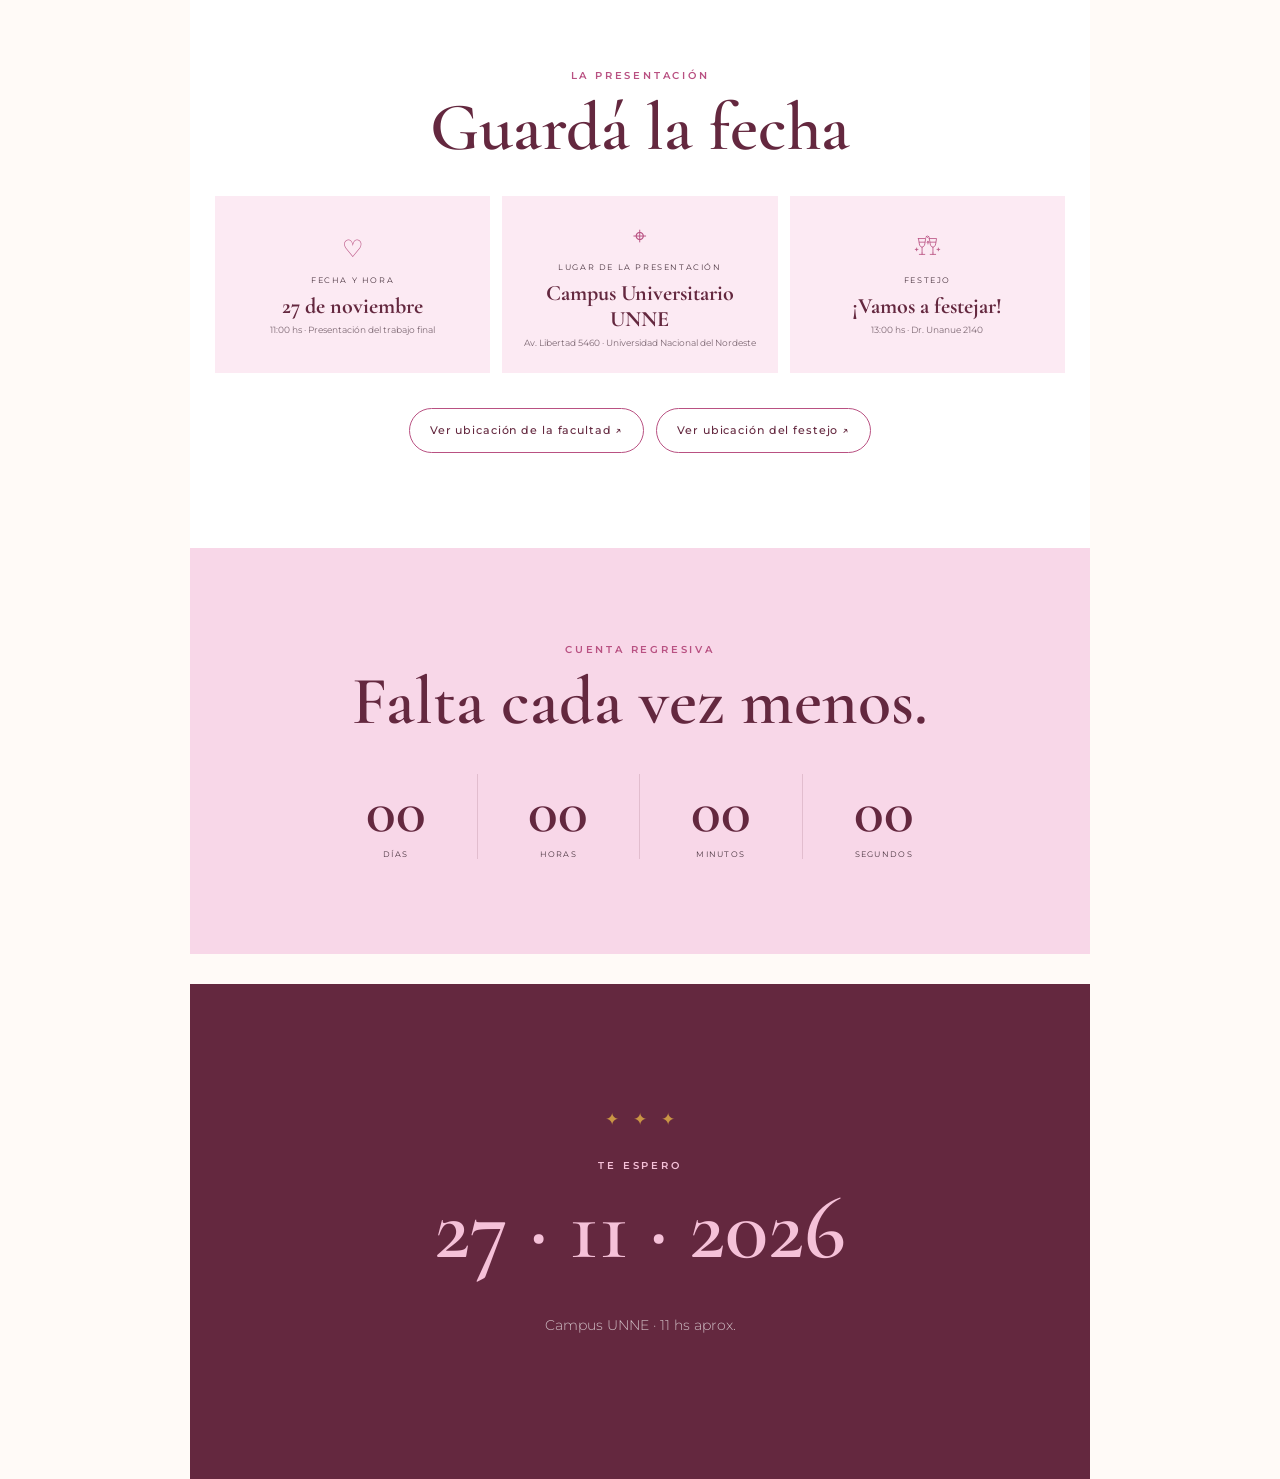
==== commit 7853e9e2: "Add files via upload" ====
--- a/index.html
+++ b/index.html
@@ -1,4 +1,3 @@
-```html
 <!DOCTYPE html>
 <html lang="es">
 <head>
@@ -268,5 +267,4 @@
   <script src="script.js"></script>
 
 </body>
-</html>
-```+</html>
--- a/style.css
+++ b/style.css
@@ -35,6 +35,8 @@
   z-index: -2;
 }
 
+/* ==================== PORTADA ==================== */
+
 .hero {
   min-height: 100svh;
   padding: 70px 24px 45px;
@@ -66,7 +68,7 @@
 
 h1 {
   font-size: clamp(58px, 16vw, 110px);
-  line-height: .82;
+  line-height: 1;
   margin: 0;
   letter-spacing: -.04em;
 }
@@ -155,6 +157,8 @@
 .enter-btn span {
   margin-left: 10px;
 }
+
+/* ==================== SECCIONES GENERALES ==================== */
 
 .section {
   padding: 95px 25px;
@@ -201,7 +205,6 @@
   letter-spacing: .2em;
   margin-bottom: 18px;
 }
-
 
 /* ==================== CARRUSEL ==================== */
 
@@ -292,7 +295,6 @@
   transform: scale(1.3);
 }
 
-
 /* ==================== TESIS ==================== */
 
 .line {
@@ -328,7 +330,6 @@
   text-transform: uppercase;
 }
 
-
 /* ==================== INFORMACION DEL EVENTO ==================== */
 
 .details {
@@ -375,7 +376,6 @@
   opacity: .7;
 }
 
-
 /* ==================== CUENTA REGRESIVA ==================== */
 
 .countdown {
@@ -409,7 +409,6 @@
   text-transform: uppercase;
   letter-spacing: .16em;
 }
-
 
 /* ==================== FOTO + MENSAJE ==================== */
 
@@ -458,7 +457,6 @@
   color: var(--deep-pink);
 }
 
-
 /* ==================== CIERRE ==================== */
 
 .closing {
@@ -495,7 +493,6 @@
   color: var(--gold);
   font-size: 17px;
 }
-
 
 /* ==================== BOTON DE MUSICA ==================== */
 
@@ -515,7 +512,6 @@
   backdrop-filter: blur(8px);
 }
 
-
 /* ==================== DETALLES DECORATIVOS ==================== */
 
 .honey-drop {
@@ -539,11 +535,9 @@
   right: 11%;
 }
 
-
 /* ==================== VERSION MOVIL ==================== */
 
 @media (max-width: 650px) {
-
   .detail-grid {
     grid-template-columns: 1fr;
   }
@@ -652,7 +646,6 @@
   }
 }
 
-
 /* ==================== BOTONES DE UBICACION ==================== */
 
 .map-buttons {
@@ -695,5 +688,4 @@
     width: 100%;
     max-width: 300px;
   }
-}
-
+}
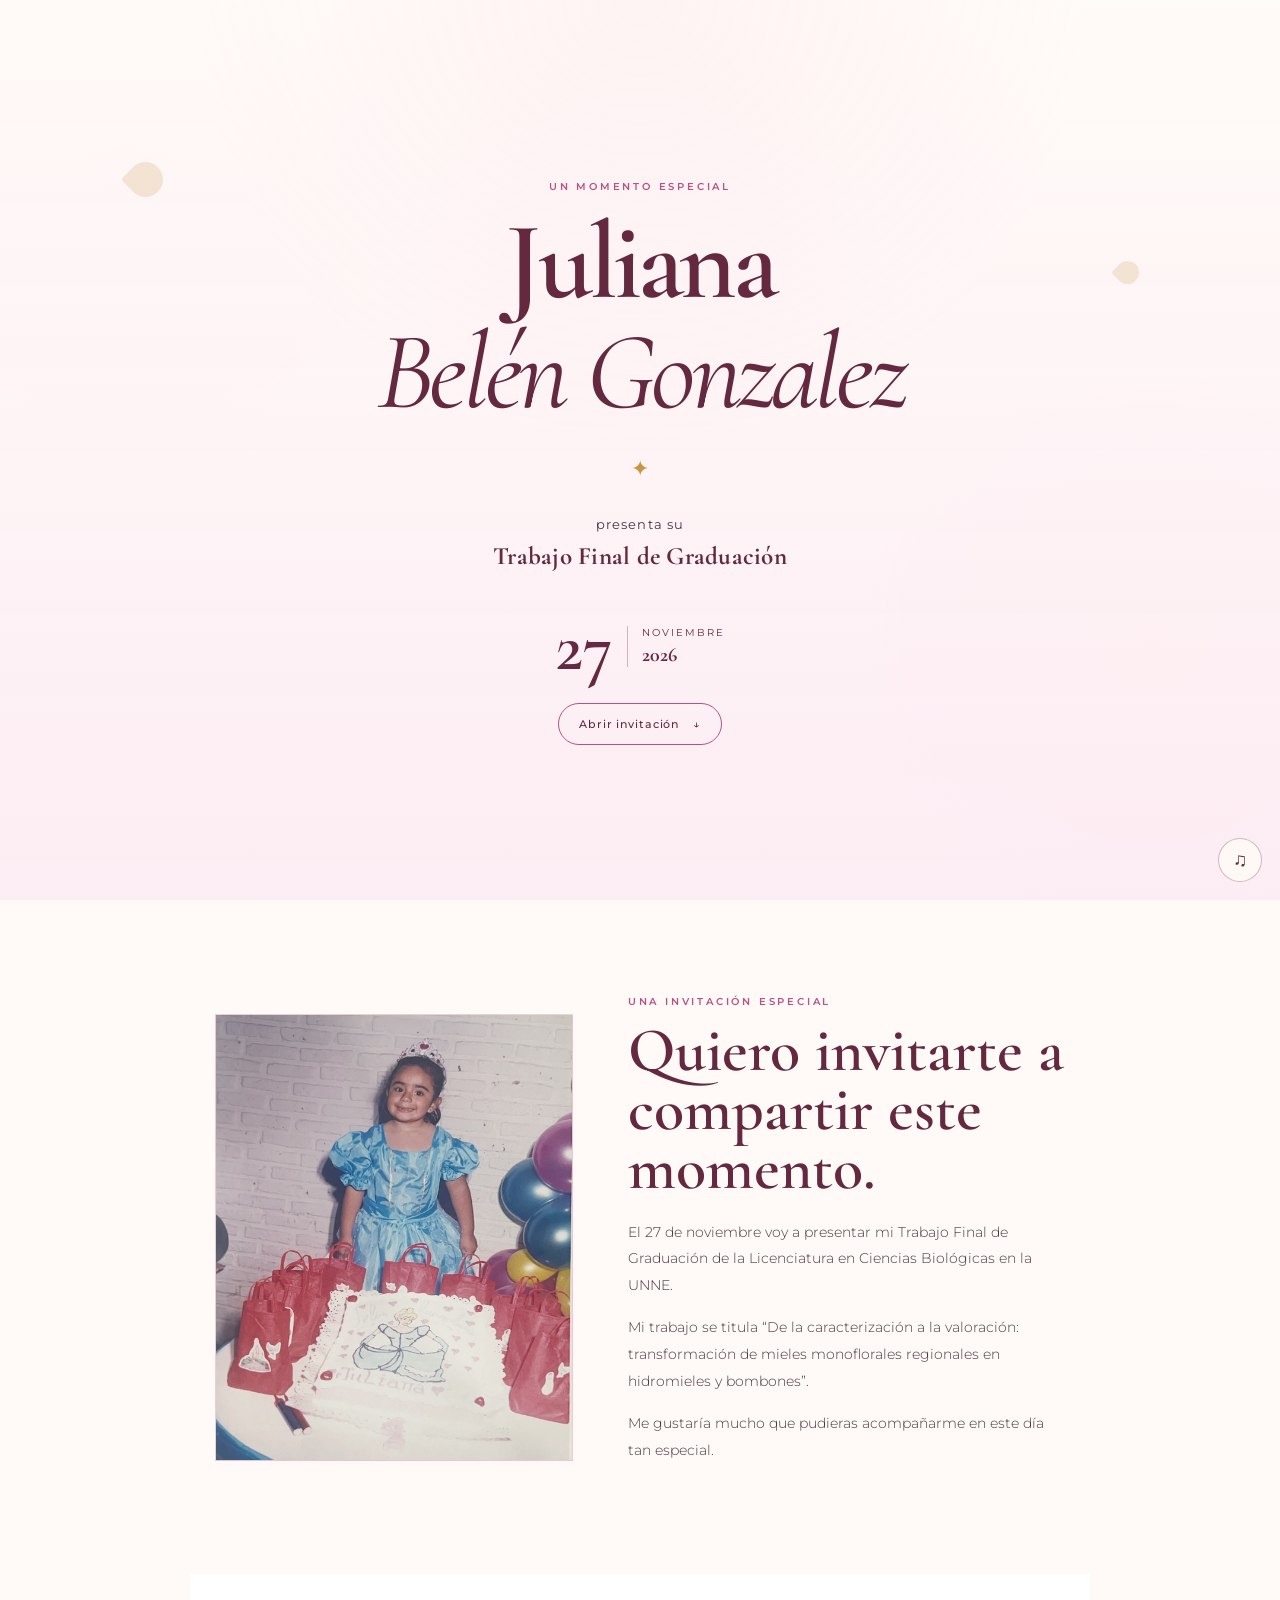
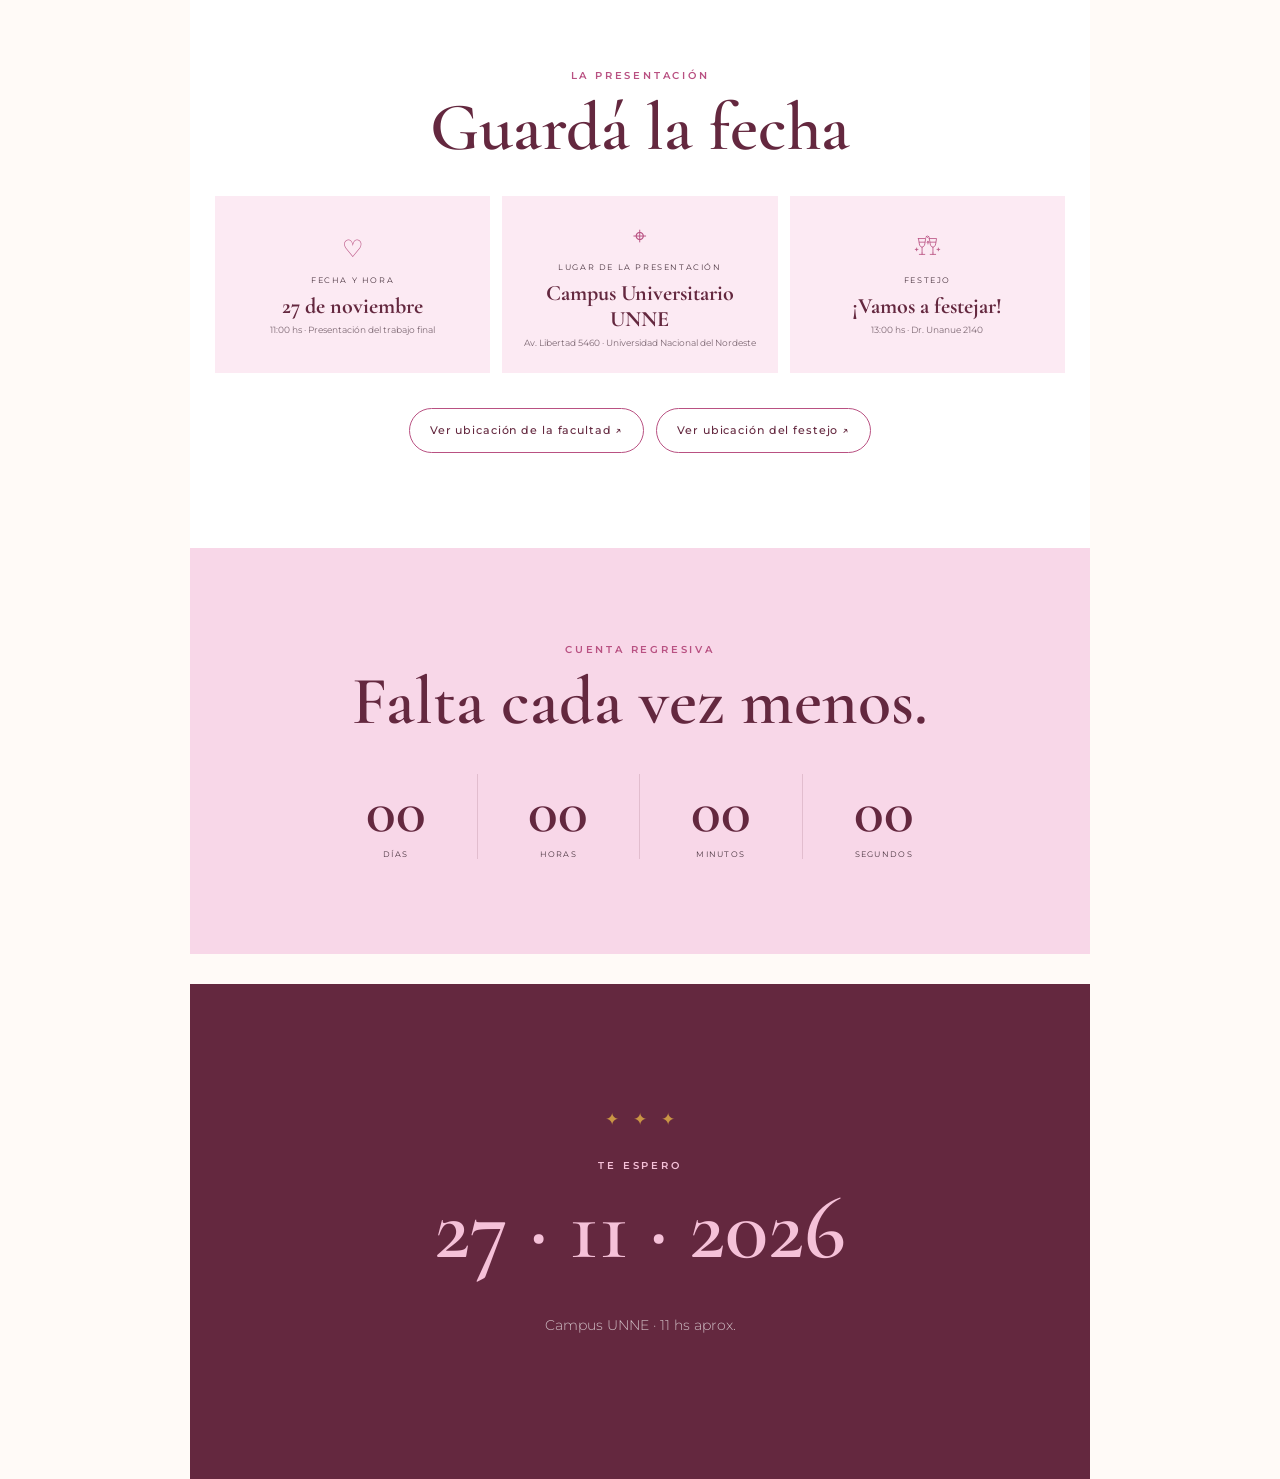
==== commit cf949c0c: "Add files via upload" ====
--- a/index.html
+++ b/index.html
@@ -4,15 +4,15 @@
   <meta charset="UTF-8">
   <meta name="viewport" content="width=device-width, initial-scale=1.0">
   <meta name="theme-color" content="#f8d7e8">
-  <meta name="description" content="Invitación a la presentación del Trabajo Final de Graduación de Juliana Belén Gonzalez.">
+  <meta name="description" content="Acompañá a Juli en la presentación de su Trabajo Final de Graduación. 27 de noviembre de 2026, a las 11:00 hs, en la UNNE.">
 
   <!-- ==================== VISTA PREVIA PARA WHATSAPP ==================== -->
   <meta property="og:type" content="website">
-  <meta property="og:title" content="Juliana Belén Gonzalez | Trabajo Final de Graduación">
-  <meta property="og:description" content="Acompañá a Juli en la presentación de su Trabajo Final de Graduación. 27 de noviembre de 2026 · UNNE.">
-  <meta property="og:url" content="https://emmanueltourn.github.io/InvitationJu/">
-  <meta property="og:image" content="https://emmanueltourn.github.io/InvitationJu/assets/vista-previa.png">
-<meta property="og:image:alt" content="Invitación a la presentación del Trabajo Final de Graduación de Juliana Belén Gonzalez">
+  <meta property="og:title" content="La recibida de Juli | Juliana Belén Gonzalez">
+  <meta property="og:description" content="Una etapa, un sueño y un logro para celebrar. Te invito a acompañarme el 27 de noviembre en la UNNE.">
+  <meta property="og:url" content="https://emmanueltourn.github.io/InvitacionJu/">
+  <meta property="og:image" content="https://emmanueltourn.github.io/InvitacionJu/assets/vista-previa.png">
+<meta property="og:image:alt" content="Portada rosa del trabajo final de graduación de Juliana Belén Gonzalez sobre mieles monoflorales, hidromieles y bombones">
   <meta property="og:locale" content="es_AR">
   <meta name="twitter:card" content="summary_large_image">
 
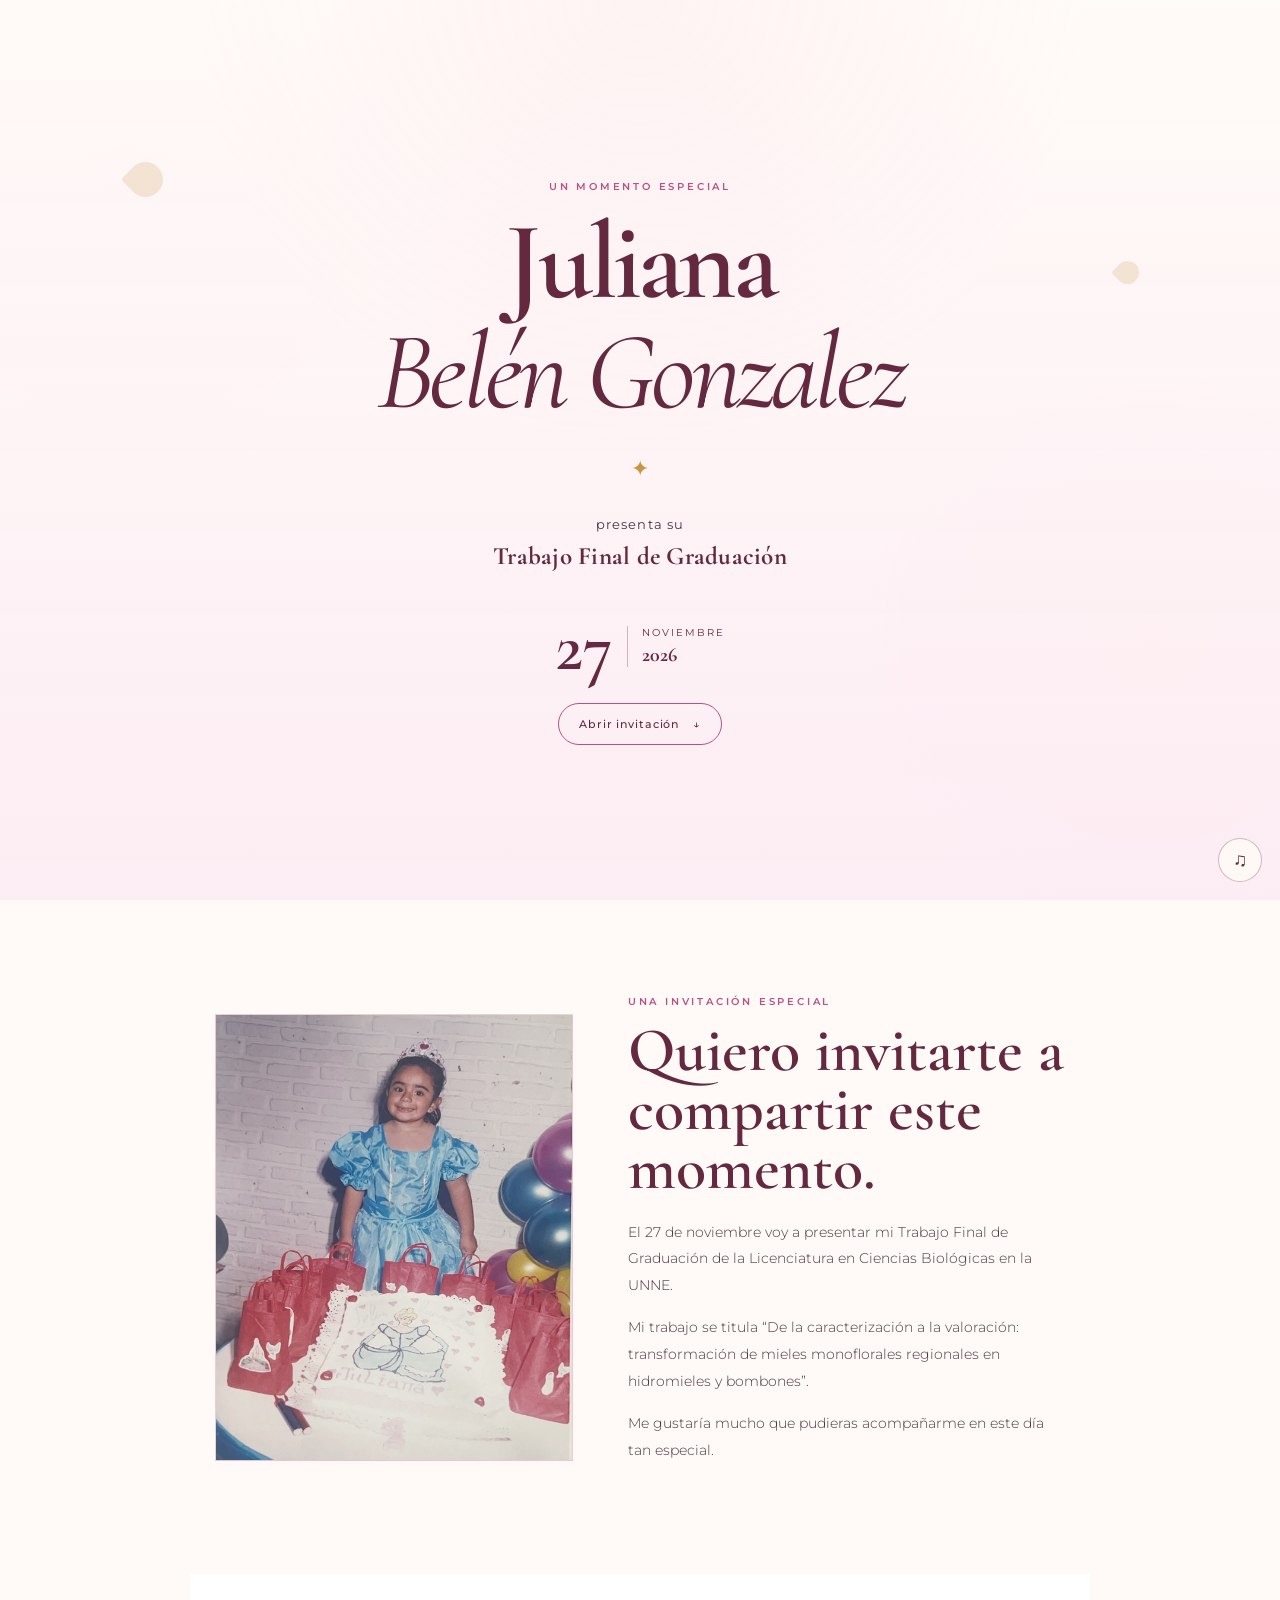
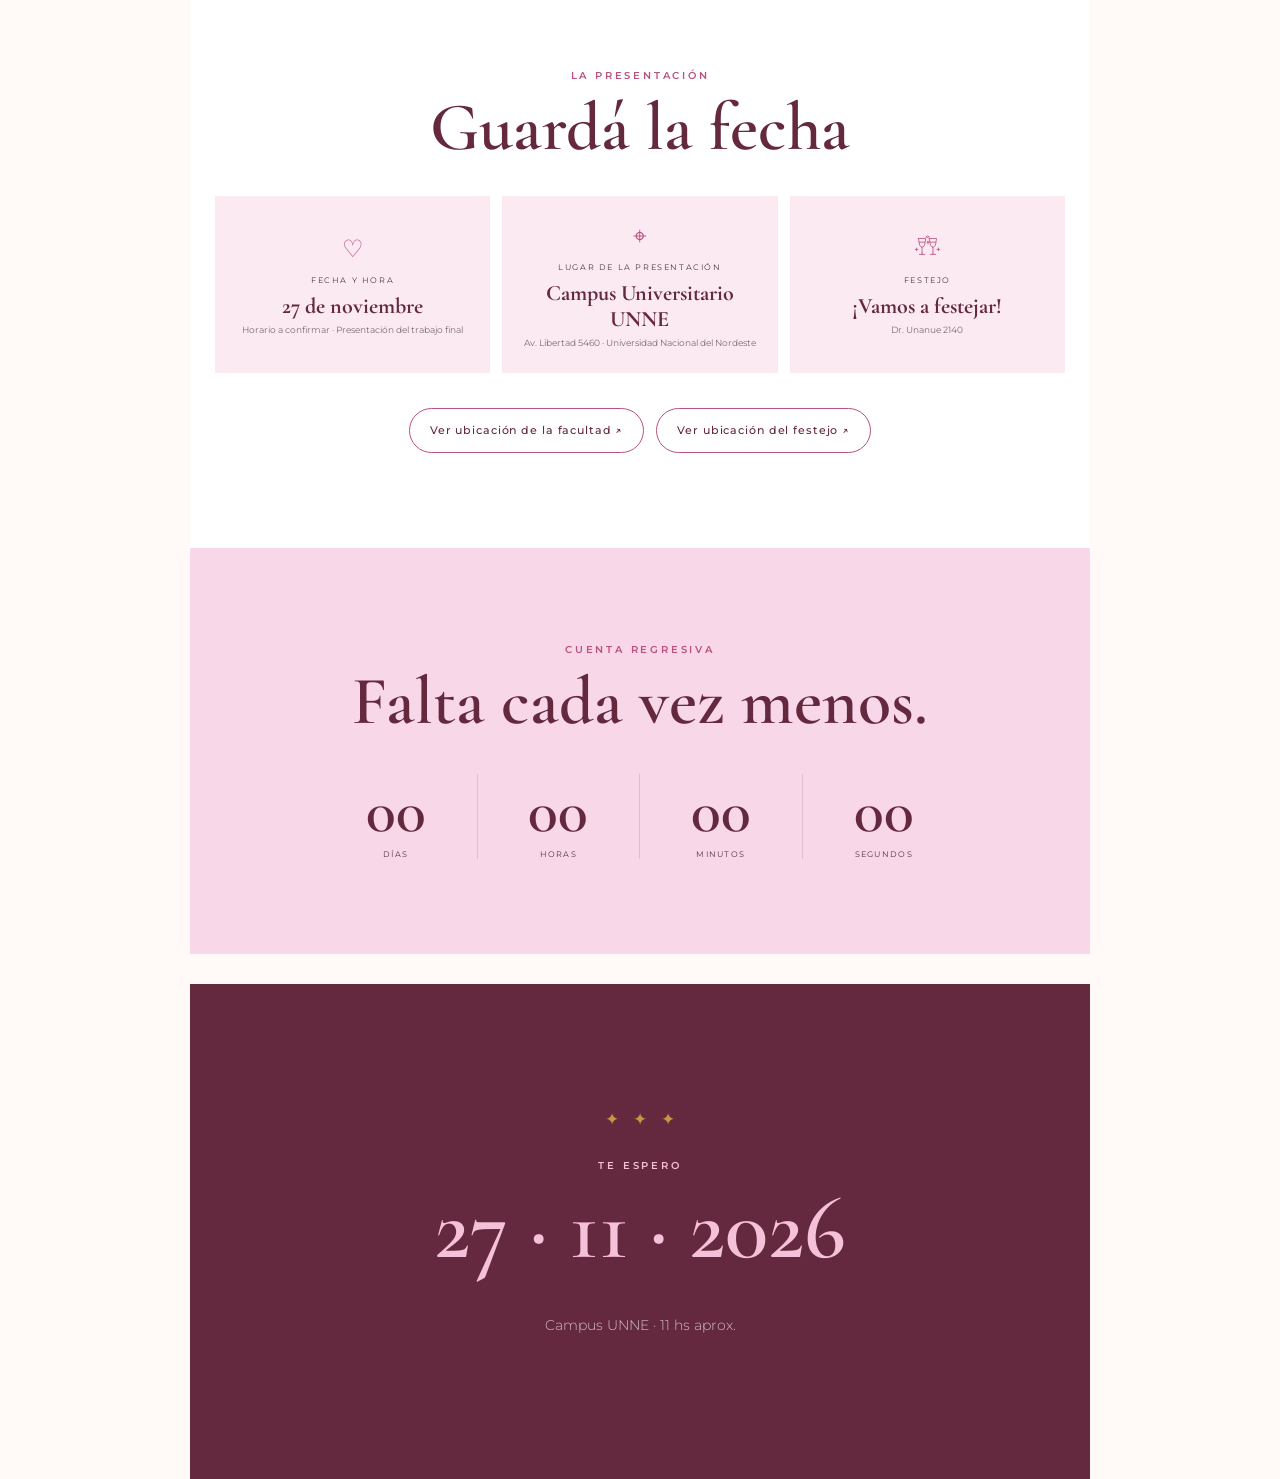
==== commit cb863676: "Add files via upload" ====
--- a/index.html
+++ b/index.html
@@ -8,10 +8,10 @@
 
   <!-- ==================== VISTA PREVIA PARA WHATSAPP ==================== -->
   <meta property="og:type" content="website">
-  <meta property="og:title" content="La recibida de Juli | Juliana Belén Gonzalez">
-  <meta property="og:description" content="Una etapa, un sueño y un logro para celebrar. Te invito a acompañarme el 27 de noviembre en la UNNE.">
+  <meta property="og:title" content="Defensa de mi TFG | Juliana Belén Gonzalez">
+  <meta property="og:description" content="Te invito a acompañarme este 27 de noviembre.">
   <meta property="og:url" content="https://emmanueltourn.github.io/InvitacionJu/">
-  <meta property="og:image" content="https://emmanueltourn.github.io/InvitacionJu/assets/vista-previa.png">
+  <meta property="og:image" content="https://emmanueltourn.github.io/InvitacionJu/assets/Miniatura2.png">
 <meta property="og:image:alt" content="Portada rosa del trabajo final de graduación de Juliana Belén Gonzalez sobre mieles monoflorales, hidromieles y bombones">
   <meta property="og:locale" content="es_AR">
   <meta name="twitter:card" content="summary_large_image">
@@ -113,7 +113,7 @@
           <span class="icon" aria-hidden="true">♡</span>
           <small>FECHA Y HORA</small>
           <strong>27 de noviembre</strong>
-          <span>11:00 hs · Presentación del trabajo final</span>
+          <span>Horario a confirmar · Presentación del trabajo final</span>
         </div>
 
         <!-- LUGAR DE LA PRESENTACION -->
@@ -156,7 +156,7 @@
           </span>
           <small>FESTEJO</small>
           <strong>¡Vamos a festejar!</strong>
-          <span>13:00 hs · Dr. Unanue 2140</span>
+          <span>Dr. Unanue 2140</span>
         </div>
 
       </div>
